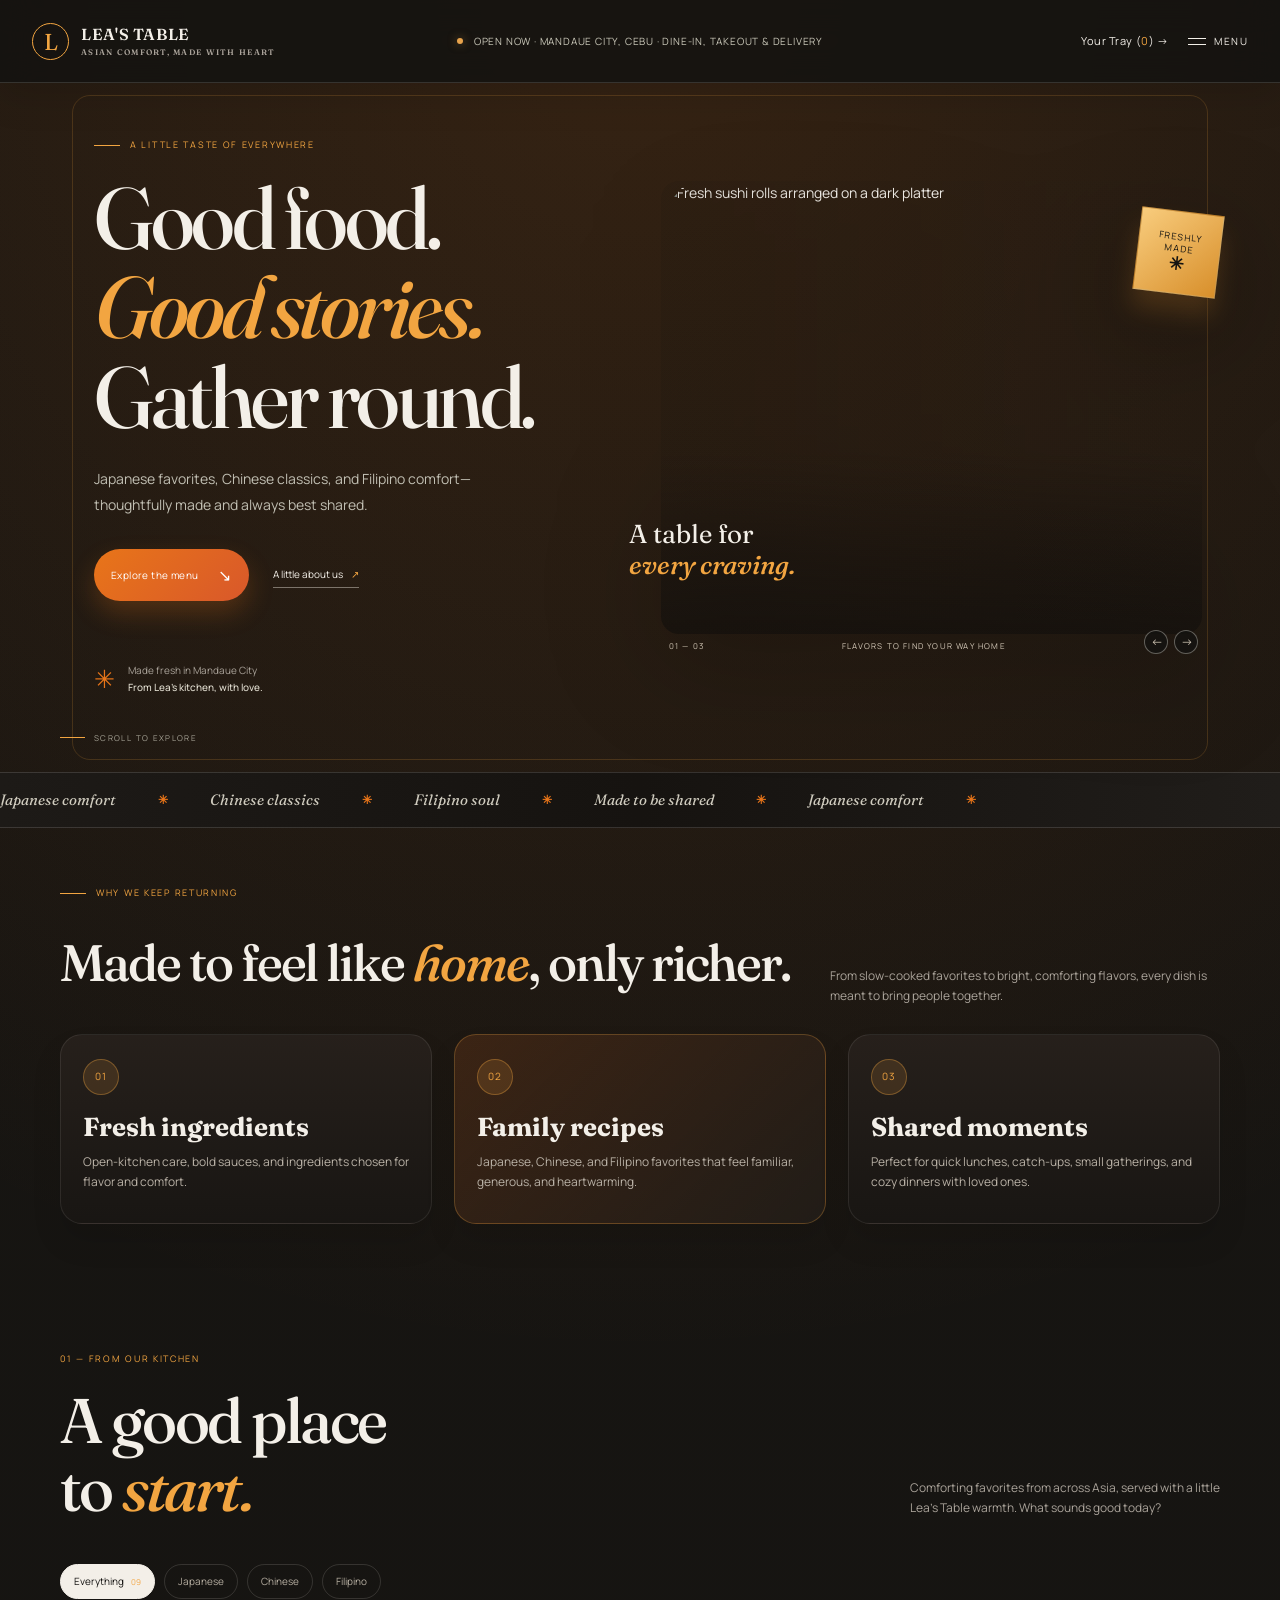
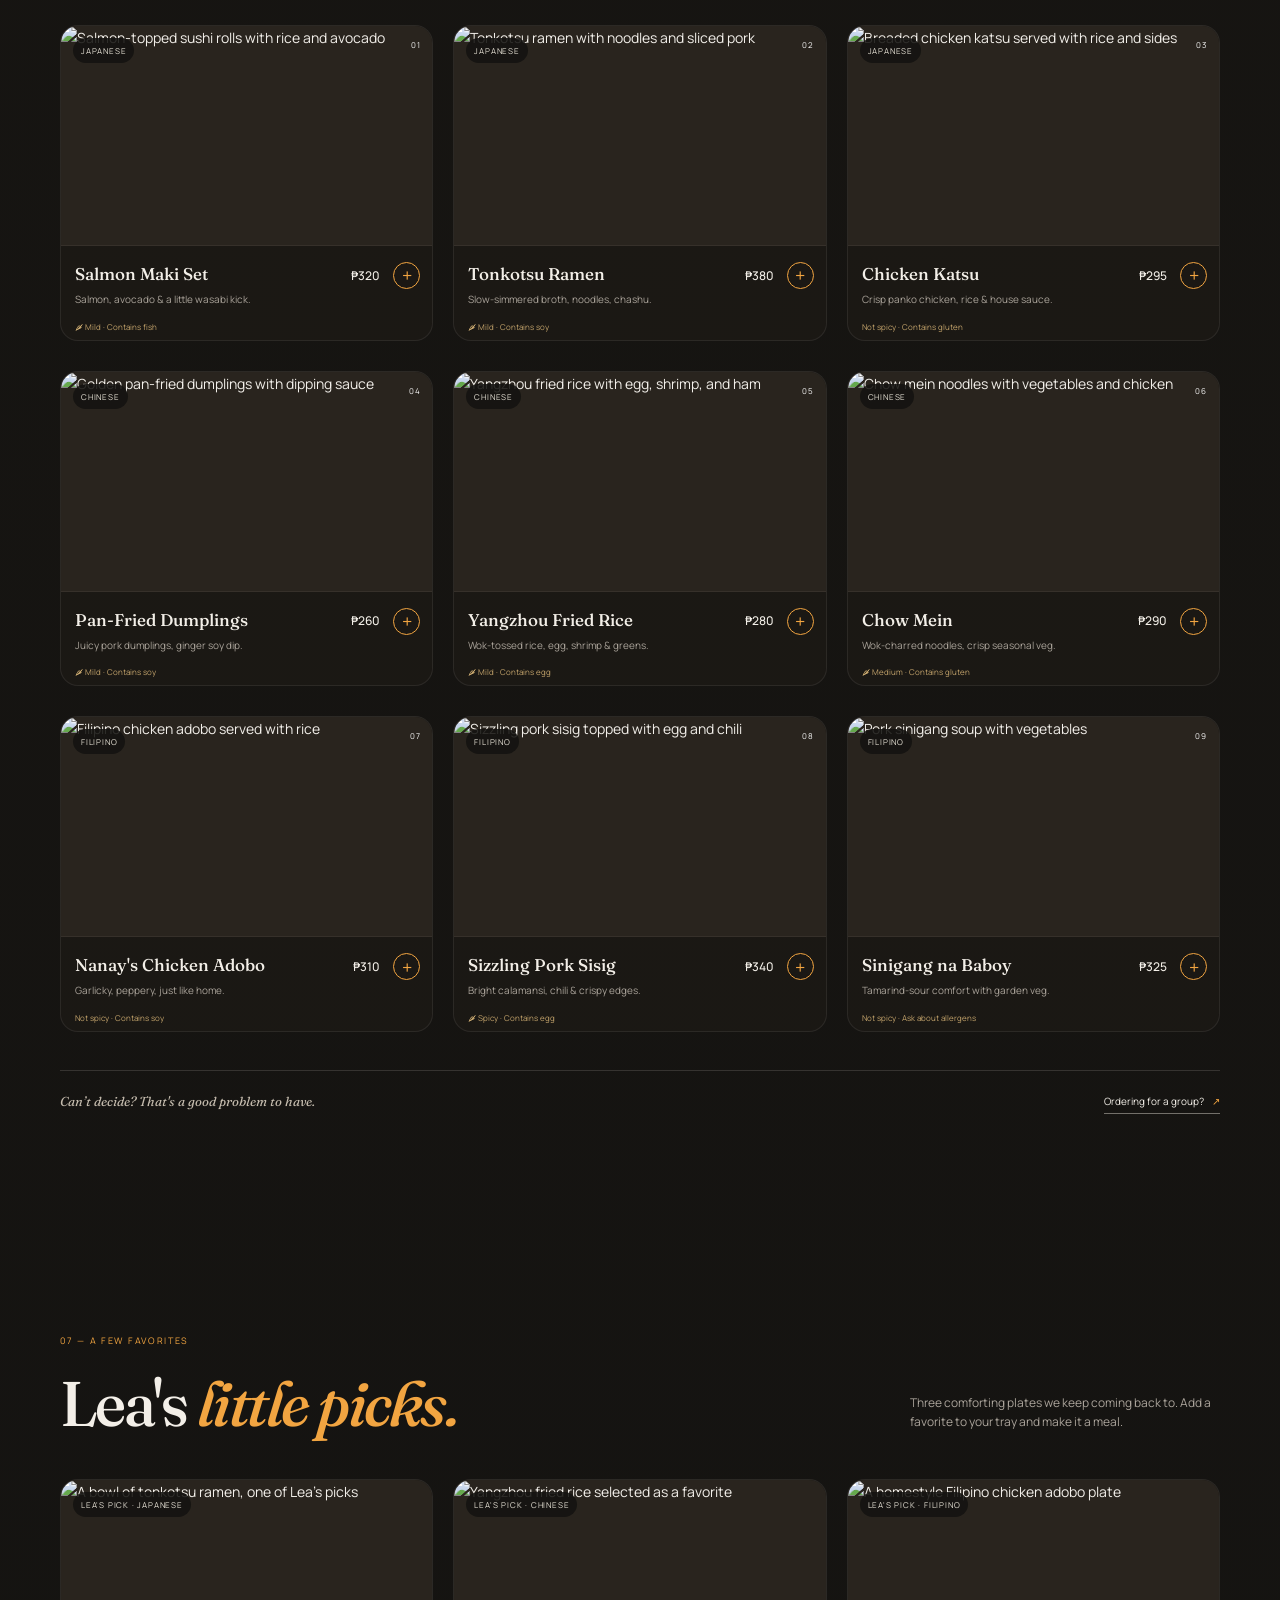
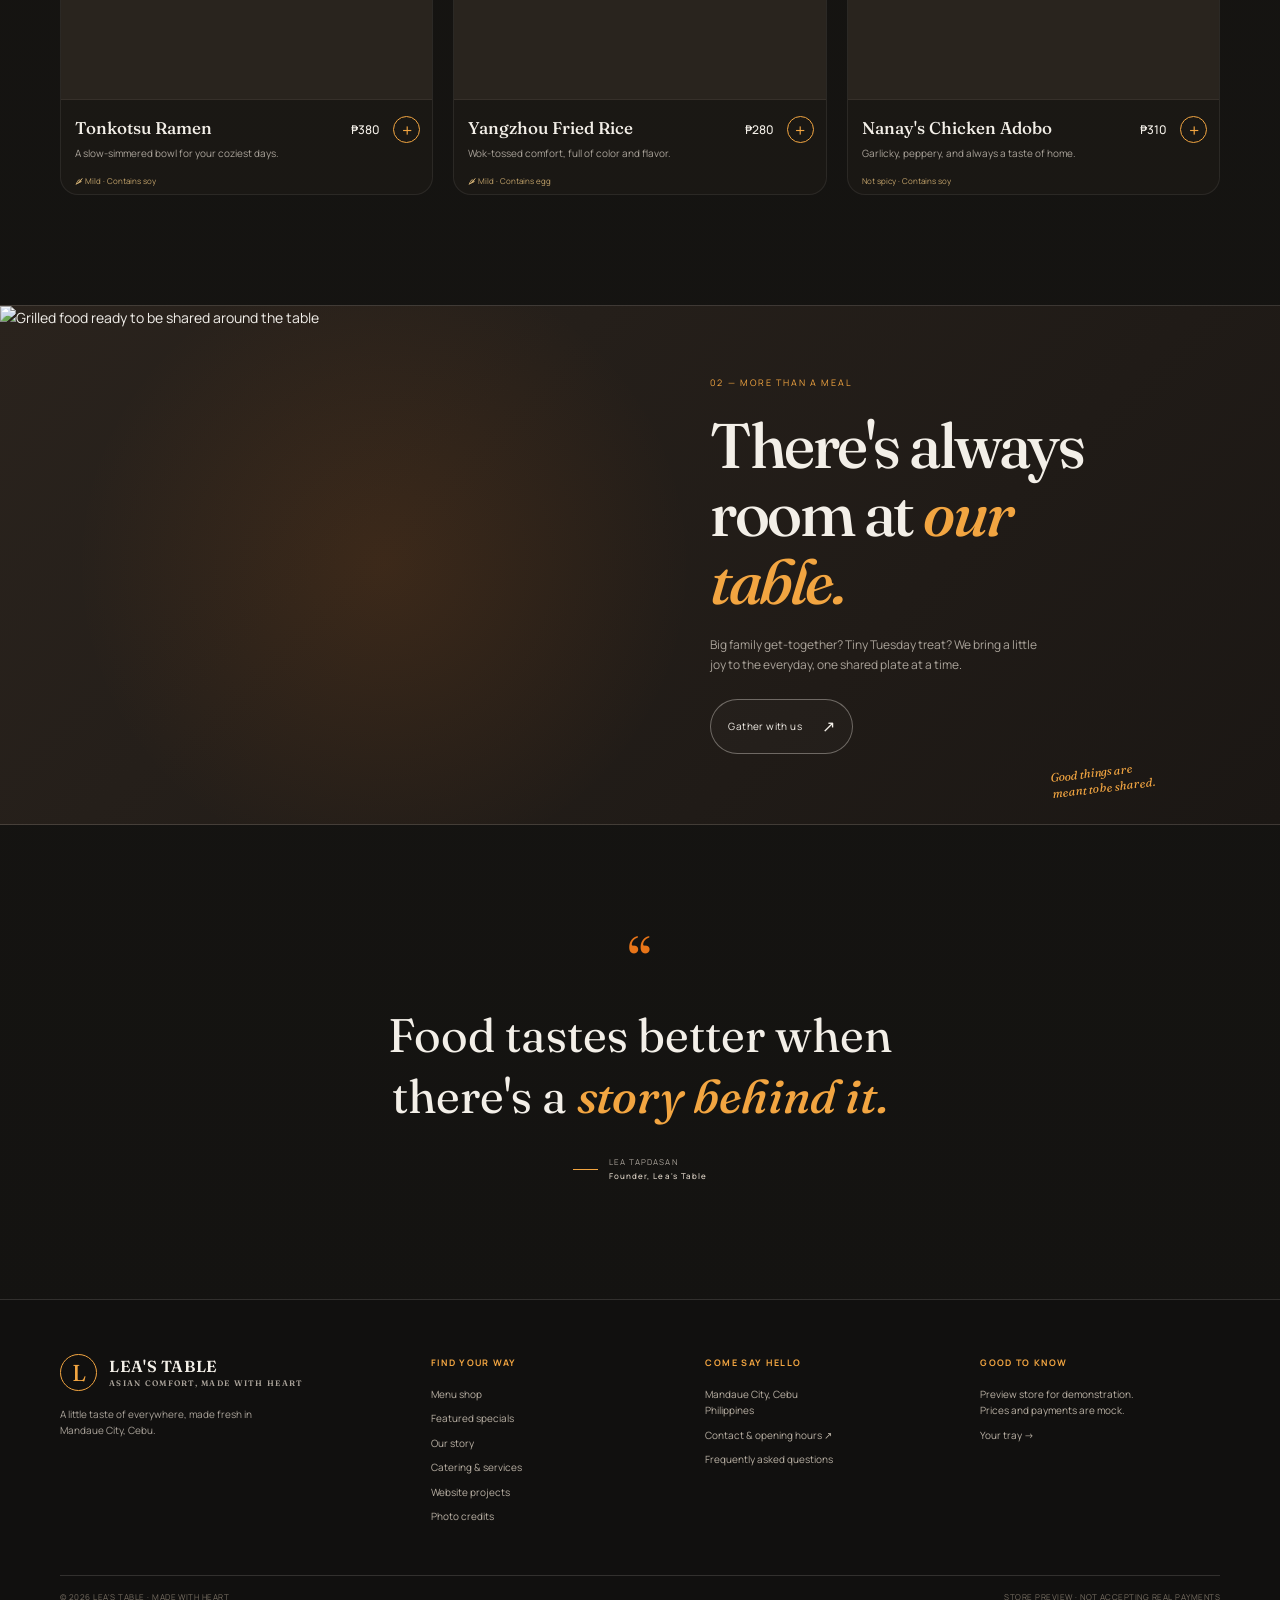
==== index.html @ c9ec255d "Add files via upload" ====
<!doctype html>
<html lang="en">
<head>
  <meta charset="utf-8">
  <meta name="viewport" content="width=device-width, initial-scale=1">
  <meta name="theme-color" content="#141311">
  <meta name="description" content="Japanese, Chinese, and Filipino comfort food, made with heart in Mandaue City.">
  <title>Lea's Table — Asian comfort, made with heart</title>
  <link rel="stylesheet" href="styles.css">
  <script src="site.js" defer></script>
</head>
<body>
  <div data-site-header></div>
  <main>
    <section class="hero wrap">
      <div class="hero-copy">
        <p class="eyebrow"><span class="eyebrow-line"></span> A little taste of everywhere</p>
        <h1>Good food.<br><em>Good stories.</em><br>Gather round.</h1>
        <p class="hero-intro">Japanese favorites, Chinese classics, and Filipino comfort—thoughtfully made and always best shared.</p>
        <div class="hero-actions"><a class="button button-red" href="#menu">Explore the menu <span>↘</span></a><a class="text-link" href="about.html">A little about us <span>↗</span></a></div>
        <div class="hero-note"><span class="note-stars">✳</span><span>Made fresh in Mandaue City<br><strong>From Lea's kitchen, with love.</strong></span></div>
      </div>
      <div class="hero-art">
        <img class="hero-photo" src="images/hero-sushi.jpg" alt="Fresh sushi rolls arranged on a dark platter">
        <div class="photo-stamp"><span>FRESHLY<br>MADE</span><b>✳</b></div>
        <div class="hero-caption"><span data-hero-count aria-live="polite">01 — 03</span><span data-hero-caption>Flavors to find your way home</span><div class="hero-controls"><button type="button" data-hero-prev aria-label="Previous featured dish">←</button><button type="button" data-hero-next aria-label="Next featured dish">→</button></div></div>
        <div class="photo-label">A table for<br><em>every craving.</em></div>
      </div>
      <div class="hero-scroll"><span></span> SCROLL TO EXPLORE</div>
    </section>

    <section class="ticker" aria-label="Our specialties"><div class="ticker-inner"><span>Japanese comfort</span><b>✳</b><span>Chinese classics</span><b>✳</b><span>Filipino soul</span><b>✳</b><span>Made to be shared</span><b>✳</b><span>Japanese comfort</span><b>✳</b></div></section>

    <section class="experience wrap" aria-label="Why guests love Lea's Table">
      <div class="experience-head">
        <div>
          <p class="eyebrow"><span class="eyebrow-line"></span> Why we keep returning</p>
          <h2>Made to feel like <em>home</em>, only richer.</h2>
        </div>
        <p>From slow-cooked favorites to bright, comforting flavors, every dish is meant to bring people together.</p>
      </div>
      <div class="experience-grid">
        <article class="experience-card">
          <span class="card-icon">01</span>
          <h3>Fresh ingredients</h3>
          <p>Open-kitchen care, bold sauces, and ingredients chosen for flavor and comfort.</p>
        </article>
        <article class="experience-card accent-card">
          <span class="card-icon">02</span>
          <h3>Family recipes</h3>
          <p>Japanese, Chinese, and Filipino favorites that feel familiar, generous, and heartwarming.</p>
        </article>
        <article class="experience-card">
          <span class="card-icon">03</span>
          <h3>Shared moments</h3>
          <p>Perfect for quick lunches, catch-ups, small gatherings, and cozy dinners with loved ones.</p>
        </article>
      </div>
    </section>

    <section class="section wrap menu-section" id="menu">
      <div class="section-heading">
        <div><p class="eyebrow">01 — From our kitchen</p><h2>A good place<br>to <em>start.</em></h2></div>
        <p>Comforting favorites from across Asia, served with a little Lea's Table warmth. What sounds good today?</p>
      </div>
      <div class="menu-controls" role="group" aria-label="Filter menu by cuisine">
        <button class="filter-chip active" type="button" data-filter="all">Everything <span>09</span></button>
        <button class="filter-chip" type="button" data-filter="Japanese">Japanese</button>
        <button class="filter-chip" type="button" data-filter="Chinese">Chinese</button>
        <button class="filter-chip" type="button" data-filter="Filipino">Filipino</button>
      </div>
      <div class="food-grid">
        <article class="food-card" data-cuisine="Japanese"><div class="food-image"><img src="images/salmon-maki.jpg" alt="Salmon-topped sushi rolls with rice and avocado"><span class="food-category">JAPANESE</span><span class="food-number">01</span></div><div class="food-info"><div><h3>Salmon Maki Set</h3><p>Salmon, avocado & a little wasabi kick.</p><span class="food-tags">🌶 Mild · Contains fish</span></div><div class="food-buy"><strong>₱320</strong><button class="add-button" type="button" data-add="Salmon Maki Set" data-price="320" aria-label="Add Salmon Maki Set to tray">+</button></div></div></article>
        <article class="food-card" data-cuisine="Japanese"><div class="food-image"><img src="images/tonkotsu-ramen.jpg" alt="Tonkotsu ramen with noodles and sliced pork"><span class="food-category">JAPANESE</span><span class="food-number">02</span></div><div class="food-info"><div><h3>Tonkotsu Ramen</h3><p>Slow-simmered broth, noodles, chashu.</p><span class="food-tags">🌶 Mild · Contains soy</span></div><div class="food-buy"><strong>₱380</strong><button class="add-button" type="button" data-add="Tonkotsu Ramen" data-price="380" aria-label="Add Tonkotsu Ramen to tray">+</button></div></div></article>
        <article class="food-card" data-cuisine="Japanese"><div class="food-image"><img src="images/chicken-katsu.jpg" alt="Breaded chicken katsu served with rice and sides"><span class="food-category">JAPANESE</span><span class="food-number">03</span></div><div class="food-info"><div><h3>Chicken Katsu</h3><p>Crisp panko chicken, rice & house sauce.</p><span class="food-tags">Not spicy · Contains gluten</span></div><div class="food-buy"><strong>₱295</strong><button class="add-button" type="button" data-add="Chicken Katsu" data-price="295" aria-label="Add Chicken Katsu to tray">+</button></div></div></article>
        <article class="food-card" data-cuisine="Chinese"><div class="food-image"><img src="images/pan-fried-dumplings.jpg" alt="Golden pan-fried dumplings with dipping sauce"><span class="food-category">CHINESE</span><span class="food-number">04</span></div><div class="food-info"><div><h3>Pan-Fried Dumplings</h3><p>Juicy pork dumplings, ginger soy dip.</p><span class="food-tags">🌶 Mild · Contains soy</span></div><div class="food-buy"><strong>₱260</strong><button class="add-button" type="button" data-add="Pan-Fried Dumplings" data-price="260" aria-label="Add Pan-Fried Dumplings to tray">+</button></div></div></article>
        <article class="food-card" data-cuisine="Chinese"><div class="food-image"><img src="images/yangzhou-fried-rice.jpg" alt="Yangzhou fried rice with egg, shrimp, and ham"><span class="food-category">CHINESE</span><span class="food-number">05</span></div><div class="food-info"><div><h3>Yangzhou Fried Rice</h3><p>Wok-tossed rice, egg, shrimp & greens.</p><span class="food-tags">🌶 Mild · Contains egg</span></div><div class="food-buy"><strong>₱280</strong><button class="add-button" type="button" data-add="Yangzhou Fried Rice" data-price="280" aria-label="Add Yangzhou Fried Rice to tray">+</button></div></div></article>
        <article class="food-card" data-cuisine="Chinese"><div class="food-image"><img src="images/chow-mein.jpg" alt="Chow mein noodles with vegetables and chicken"><span class="food-category">CHINESE</span><span class="food-number">06</span></div><div class="food-info"><div><h3>Chow Mein</h3><p>Wok-charred noodles, crisp seasonal veg.</p><span class="food-tags">🌶 Medium · Contains gluten</span></div><div class="food-buy"><strong>₱290</strong><button class="add-button" type="button" data-add="Chow Mein" data-price="290" aria-label="Add Chow Mein to tray">+</button></div></div></article>
        <article class="food-card" data-cuisine="Filipino"><div class="food-image"><img src="images/chicken-adobo.jpg" alt="Filipino chicken adobo served with rice"><span class="food-category">FILIPINO</span><span class="food-number">07</span></div><div class="food-info"><div><h3>Nanay's Chicken Adobo</h3><p>Garlicky, peppery, just like home.</p><span class="food-tags">Not spicy · Contains soy</span></div><div class="food-buy"><strong>₱310</strong><button class="add-button" type="button" data-add="Nanay's Chicken Adobo" data-price="310" aria-label="Add Nanay's Chicken Adobo to tray">+</button></div></div></article>
        <article class="food-card" data-cuisine="Filipino"><div class="food-image"><img src="images/pork-sisig.jpg" alt="Sizzling pork sisig topped with egg and chili"><span class="food-category">FILIPINO</span><span class="food-number">08</span></div><div class="food-info"><div><h3>Sizzling Pork Sisig</h3><p>Bright calamansi, chili & crispy edges.</p><span class="food-tags">🌶 Spicy · Contains egg</span></div><div class="food-buy"><strong>₱340</strong><button class="add-button" type="button" data-add="Sizzling Pork Sisig" data-price="340" aria-label="Add Sizzling Pork Sisig to tray">+</button></div></div></article>
        <article class="food-card" data-cuisine="Filipino"><div class="food-image"><img src="images/sinigang-na-baboy.jpg" alt="Pork sinigang soup with vegetables"><span class="food-category">FILIPINO</span><span class="food-number">09</span></div><div class="food-info"><div><h3>Sinigang na Baboy</h3><p>Tamarind-sour comfort with garden veg.</p><span class="food-tags">Not spicy · Ask about allergens</span></div><div class="food-buy"><strong>₱325</strong><button class="add-button" type="button" data-add="Sinigang na Baboy" data-price="325" aria-label="Add Sinigang na Baboy to tray">+</button></div></div></article>
      </div>
      <div class="menu-bottom"><p>Can’t decide? That's a good problem to have.</p><a class="text-link" href="services.html">Ordering for a group? <span>↗</span></a></div>
    </section>

    <section class="section wrap special-section" id="specials">
      <div class="section-heading">
        <div><p class="eyebrow">07 — A few favorites</p><h2>Lea's <em>little picks.</em></h2></div>
        <p>Three comforting plates we keep coming back to. Add a favorite to your tray and make it a meal.</p>
      </div>
      <div class="food-grid">
        <article class="food-card"><div class="food-image"><img src="images/tonkotsu-ramen.jpg" alt="A bowl of tonkotsu ramen, one of Lea's picks"><span class="food-category">LEA'S PICK · JAPANESE</span></div><div class="food-info"><div><h3>Tonkotsu Ramen</h3><p>A slow-simmered bowl for your coziest days.</p><span class="food-tags">🌶 Mild · Contains soy</span></div><div class="food-buy"><strong>₱380</strong><button class="add-button" type="button" data-add="Tonkotsu Ramen" data-price="380" aria-label="Add Tonkotsu Ramen to tray">+</button></div></div></article>
        <article class="food-card"><div class="food-image"><img src="images/yangzhou-fried-rice.jpg" alt="Yangzhou fried rice selected as a favorite"><span class="food-category">LEA'S PICK · CHINESE</span></div><div class="food-info"><div><h3>Yangzhou Fried Rice</h3><p>Wok-tossed comfort, full of color and flavor.</p><span class="food-tags">🌶 Mild · Contains egg</span></div><div class="food-buy"><strong>₱280</strong><button class="add-button" type="button" data-add="Yangzhou Fried Rice" data-price="280" aria-label="Add Yangzhou Fried Rice to tray">+</button></div></div></article>
        <article class="food-card"><div class="food-image"><img src="images/chicken-adobo.jpg" alt="A homestyle Filipino chicken adobo plate"><span class="food-category">LEA'S PICK · FILIPINO</span></div><div class="food-info"><div><h3>Nanay's Chicken Adobo</h3><p>Garlicky, peppery, and always a taste of home.</p><span class="food-tags">Not spicy · Contains soy</span></div><div class="food-buy"><strong>₱310</strong><button class="add-button" type="button" data-add="Nanay's Chicken Adobo" data-price="310" aria-label="Add Nanay's Chicken Adobo to tray">+</button></div></div></article>
      </div>
    </section>

    <section class="feature-band">
      <div class="feature-image"><img src="images/shared-meal.jpg" alt="Grilled food ready to be shared around the table"></div>
      <div class="feature-copy"><p class="eyebrow">02 — More than a meal</p><h2>There's always<br>room at <em>our table.</em></h2><p>Big family get-together? Tiny Tuesday treat? We bring a little joy to the everyday, one shared plate at a time.</p><a class="button button-outline" href="services.html">Gather with us <span>↗</span></a><span class="feature-aside">Good things are<br>meant to be shared.</span></div>
    </section>

    <section class="quote-section wrap"><span class="quote-mark">“</span><blockquote>Food tastes better when<br>there's a <em>story behind it.</em></blockquote><div class="quote-credit"><span class="credit-line"></span><span>LEA TAPDASAN<br><b>Founder, Lea's Table</b></span></div></section>
  </main>
  <div data-site-footer></div>
</body>
</html>
---- styles.css ----
@import url('https://fonts.googleapis.com/css2?family=Fraunces:ital,opsz,wght@0,9..144,400..700;1,9..144,400..700&family=Manrope:wght@400;500;600;700&display=swap');

:root{--ink:#141311;--paper:#f3efe8;--cream:#e8dfd3;--muted:#aaa39a;--red:#e87519;--gold:#f2a541;--line:rgba(243,239,232,.14);--serif:'Fraunces',Georgia,serif;--sans:'Manrope',Arial,sans-serif}
*{box-sizing:border-box}
html{scroll-behavior:smooth;scroll-padding-top:100px}
body{margin:0;background:radial-gradient(circle at top,rgba(232,117,25,.15),transparent 28%),linear-gradient(180deg,#171512 0%,#141311 100%);color:var(--paper);font-family:var(--sans);font-size:14px;line-height:1.65}
body.drawer-open{overflow:hidden}
a{color:inherit;text-decoration:none}
button,input,textarea,select{font:inherit}
button{color:inherit}
img{display:block;max-width:100%}
.wrap{width:min(1160px,calc(100% - 64px));margin-inline:auto}
.site-header{position:sticky;top:0;z-index:20;background:rgba(20,19,17,.9);border-bottom:1px solid var(--line);backdrop-filter:blur(16px);box-shadow:0 10px 40px rgba(0,0,0,.15)}
.header-inner{height:82px;width:min(1320px,calc(100% - 64px));margin:auto;display:grid;grid-template-columns:1fr 1.5fr 1fr;align-items:center}
.brand{display:flex;align-items:center;gap:12px;width:max-content}
.brand-mark{width:37px;height:37px;border:1px solid var(--gold);border-radius:50%;display:grid;place-items:center;color:var(--gold);font-family:var(--serif);font-size:23px}
.brand-name{font-family:var(--serif);font-weight:600;letter-spacing:.04em;font-size:16px;line-height:1.15}
.brand-tag{display:block;color:var(--muted);font-size:8px;letter-spacing:.16em;text-transform:uppercase;margin-top:4px}
.header-status{text-align:center;color:#cbc9ba;font-size:10px;letter-spacing:.08em}
.header-status i{display:inline-block;width:6px;height:6px;background:#e8a34c;border-radius:50%;margin-right:8px;vertical-align:1px;box-shadow:0 0 10px rgba(232,163,76,.5)}
.header-right{display:flex;justify-content:flex-end;align-items:center;gap:20px}
.tray-link{font-size:11px;letter-spacing:.05em}
.tray-link span{color:var(--gold)}
.menu-toggle{background:none;border:0;display:flex;align-items:center;gap:8px;cursor:pointer;font-size:10px;letter-spacing:.14em;text-transform:uppercase;padding:10px 0}
.menu-toggle .hamburger{display:grid;gap:5px;width:18px}
.menu-toggle .hamburger i{height:1px;background:var(--paper);display:block}
.side-nav{position:fixed;inset:0;z-index:30;background:rgba(10,9,8,.74);opacity:0;visibility:hidden;transition:.3s}
.side-nav.open{opacity:1;visibility:visible}
.nav-panel{position:absolute;right:0;top:0;height:100%;width:min(440px,100%);background:#211e1a;padding:40px 48px;transform:translateX(30px);transition:.3s;overflow:auto}
.side-nav.open .nav-panel{transform:translateX(0)}
.nav-top{display:flex;justify-content:space-between;align-items:center;margin-bottom:62px}
.nav-top p,.nav-kicker{font-size:10px;text-transform:uppercase;letter-spacing:.17em;color:var(--muted)}
.nav-close{width:34px;height:34px;border:1px solid var(--line);background:transparent;cursor:pointer;font-size:20px}
.nav-list{list-style:none;padding:0;margin:0}
.nav-list li{border-bottom:1px solid var(--line)}
.nav-list a{display:flex;align-items:center;padding:11px 0;font-family:var(--serif);font-size:22px;transition:color .2s}
.nav-list a:hover{color:var(--gold)}
.nav-list small{font-family:var(--sans);font-size:10px;color:var(--gold);letter-spacing:.08em;width:40px}
.nav-note{margin-top:30px;color:var(--muted);font-size:12px}
.hero{min-height:630px;display:grid;grid-template-columns:1fr 1.02fr;align-items:center;gap:52px;padding-top:55px;padding-bottom:72px;position:relative}
.hero::before{content:"";position:absolute;inset:12px;border:1px solid rgba(242,165,65,.18);border-radius:18px;pointer-events:none}
.hero-copy{min-width:0;padding:0 18px 0 34px}
.eyebrow{font-size:9px;letter-spacing:.19em;text-transform:uppercase;color:var(--gold);display:flex;align-items:center;gap:10px;margin:0 0 20px}
.eyebrow-line{height:1px;width:26px;background:var(--gold)}
h1,h2,h3,p{margin-top:0}
h1,h2{font-family:var(--serif);font-weight:500;letter-spacing:-.04em}
h1{font-size:clamp(54px,7vw,87px);line-height:1.03;margin-bottom:24px}
h1 em,h2 em,blockquote em,.photo-label em{font-weight:500;color:var(--gold)}    
.hero-intro{max-width:380px;color:#c1bfb3;font-size:14px;line-height:1.9;margin-bottom:30px}
.hero-actions{display:flex;align-items:center;gap:24px}
.button{display:inline-flex;align-items:center;gap:20px;padding:13px 17px;font-size:10px;letter-spacing:.04em;transition:transform .2s,background .2s,box-shadow .2s;border-radius:999px}
.button:hover{transform:translateY(-2px)}
.button-red{background:linear-gradient(135deg,var(--red),#d9582a);color:white;box-shadow:0 12px 26px rgba(232,117,25,.24)}
.button-red:hover{background:linear-gradient(135deg,#e97d3a,#d9582a)}
.button span{font-size:16px}
.text-link{font-size:10px;border-bottom:1px solid rgba(244,239,229,.42);padding:4px 0}
.text-link span{color:var(--gold);padding-left:6px}
.hero-note{display:flex;align-items:center;gap:13px;color:var(--muted);font-size:10px;line-height:1.65;margin-top:57px}
.hero-note strong{color:#e2ded1;font-weight:500}
.note-stars{color:var(--red);font-size:25px}
.hero-art{position:relative;min-height:475px;filter:drop-shadow(0 30px 55px rgba(0,0,0,.38))}
.hero-photo{position:absolute;inset:0 18px 22px 0;width:calc(100% - 18px);height:calc(100% - 22px);object-fit:cover;filter:saturate(.8) contrast(1.05);clip-path:polygon(5% 0,100% 0,100% 95%,0 100%,0 7%);border-radius:18px}
.hero-art:after{content:"";position:absolute;inset:0 18px 22px 0;pointer-events:none;background:linear-gradient(0deg,rgba(16,14,12,.54),transparent 40%),linear-gradient(90deg,rgba(16,14,12,.1),transparent);border-radius:18px}
.photo-stamp{position:absolute;z-index:2;right:0;top:30px;background:linear-gradient(135deg,#f8cc7d,#d88f2b);color:var(--ink);width:83px;height:83px;display:flex;flex-direction:column;align-items:center;justify-content:center;transform:rotate(7deg);font-size:9px;line-height:1.3;text-align:center;letter-spacing:.1em;border:1px solid rgba(20,19,17,.15);box-shadow:0 18px 25px rgba(218,138,45,.2)}
.photo-stamp b{font-size:18px;line-height:1.1}
.hero-caption{position:absolute;z-index:2;bottom:2px;left:8px;right:22px;display:flex;justify-content:space-between;align-items:center;text-transform:uppercase;font-size:8px;letter-spacing:.15em;color:#d4c9b8}
.hero-controls{display:flex;gap:6px;margin-top:-7px}
.hero-controls button{width:24px;height:24px;background:rgba(20,19,17,.82);border:1px solid rgba(243,239,232,.35);font-size:12px;line-height:1;cursor:pointer;border-radius:50%}
.hero-controls button:hover{border-color:var(--gold);color:var(--gold)}
.special-section{padding-top:20px}
.photo-label{position:absolute;z-index:2;left:-32px;bottom:75px;font-family:var(--serif);font-size:26px;line-height:1.2}
.hero-scroll{position:absolute;bottom:27px;left:0;display:flex;align-items:center;gap:9px;color:#a6a396;font-size:8px;letter-spacing:.17em}
.hero-scroll span{height:1px;width:25px;background:var(--gold)}
.ticker{overflow:hidden;border-block:1px solid var(--line);background:linear-gradient(90deg,#1d1a17,#161310 50%,#201d1a)}
.ticker-inner{width:max-content;display:flex;align-items:center;gap:42px;padding:15px 0;animation:ticker 35s linear infinite}
.ticker-inner span{font-family:var(--serif);font-size:15px;color:#d0ccbf;font-style:italic}
.ticker-inner b{font-size:12px;color:var(--red)}
@keyframes ticker{to{transform:translateX(-35%)}}
.experience{padding-top:58px;padding-bottom:18px}
.experience-head{display:flex;justify-content:space-between;align-items:end;gap:30px;margin-bottom:28px}
.experience-head h2{font-size:clamp(34px,4vw,54px);margin:0}
.experience-head p:last-child{max-width:390px;color:var(--muted);font-size:12px;margin:0}
.experience-grid{display:grid;grid-template-columns:repeat(3,1fr);gap:22px}
.experience-card{background:linear-gradient(180deg,rgba(40,33,29,.9),rgba(25,22,20,.9));border:1px solid rgba(243,239,232,.09);border-radius:22px;padding:24px 22px 26px;min-height:190px;box-shadow:0 18px 30px rgba(0,0,0,.1);transition:transform .25s ease,border-color .25s ease,box-shadow .25s ease}
.experience-card:hover{transform:translateY(-6px);border-color:rgba(242,165,65,.44);box-shadow:0 28px 36px rgba(0,0,0,.14)}
.accent-card{background:linear-gradient(135deg,rgba(114,59,25,.36),rgba(34,29,24,.95));border-color:rgba(242,165,65,.28)}
.card-icon{display:inline-flex;align-items:center;justify-content:center;width:36px;height:36px;border-radius:50%;background:rgba(242,165,65,.14);border:1px solid rgba(242,165,65,.35);font-size:10px;letter-spacing:.1em;color:var(--gold);margin-bottom:18px}
.experience-card h3{font-family:var(--serif);font-size:26px;line-height:1.15;margin-bottom:10px}
.experience-card p{font-size:12px;color:#b9b1a6;margin:0}
.section{padding-top:110px;padding-bottom:110px}
.section-heading{display:flex;justify-content:space-between;align-items:end;margin-bottom:42px}
.section-heading h2,.feature-copy h2{font-size:clamp(42px,5vw,63px);line-height:1.08;margin:0}
.section-heading>p{max-width:310px;color:var(--muted);font-size:12px;margin:0 0 5px}
.menu-controls{display:flex;gap:9px;margin-bottom:26px;flex-wrap:wrap}
.filter-chip{background:none;color:#b7afa2;border:1px solid var(--line);font-size:10px;padding:8px 13px;cursor:pointer;transition:.2s;border-radius:999px}
.filter-chip span{font-size:8px;color:var(--gold);padding-left:5px}
.filter-chip:hover,.filter-chip.active{background:var(--paper);border-color:var(--paper);color:var(--ink)}
.food-grid{display:grid;grid-template-columns:repeat(3,1fr);gap:30px 20px}
.food-card{min-width:0;border:1px solid rgba(243,239,232,.08);border-radius:18px;overflow:hidden;background:rgba(35,30,27,.4);transition:transform .25s ease,box-shadow .25s ease,border-color .25s ease}
.food-card:hover{transform:translateY(-6px);border-color:rgba(242,165,65,.3);box-shadow:0 20px 24px rgba(0,0,0,.12)}
.food-card.hidden{display:none}
.food-image{position:relative;height:220px;background:#29241e;overflow:hidden;border-bottom:1px solid rgba(243,239,232,.06)}
.food-image img{width:100%;height:100%;object-fit:cover;filter:saturate(.78);transition:transform .5s}
.food-card:hover .food-image img{transform:scale(1.05)}
.food-category,.food-number{position:absolute;top:12px;font-size:8px;letter-spacing:.1em}
.food-category{left:12px;background:rgba(20,19,17,.88);padding:6px 8px;color:#e7e2d6;border-radius:999px}
.food-number{right:12px;color:white}
.food-info{padding:14px 0 4px;display:flex;justify-content:space-between;gap:8px;padding-inline:14px 12px}
.food-info h3{font-family:var(--serif);font-weight:500;font-size:17px;margin:0 0 3px}
.food-info p{color:var(--muted);font-size:10px;margin-bottom:5px}
.food-tags{color:#c3a36b;font-size:8px}
.food-buy{display:flex;align-items:center;gap:13px;align-self:start;padding-top:2px}
.food-buy strong{font-size:12px;white-space:nowrap;font-weight:500}
.add-button{width:27px;height:27px;border:1px solid var(--gold);color:var(--gold);background:transparent;font-size:18px;line-height:1;cursor:pointer;transition:.2s;border-radius:50%}
.add-button:hover{background:var(--gold);color:var(--ink)}
.menu-bottom{border-top:1px solid var(--line);margin-top:38px;padding-top:18px;display:flex;justify-content:space-between;align-items:center}
.menu-bottom p{font-family:var(--serif);font-style:italic;color:#c5bcae;margin:0;font-size:13px}
.feature-band{display:grid;grid-template-columns:1fr 1fr;background:linear-gradient(135deg,#2a231d,#1b1714);min-height:460px;position:relative;overflow:hidden;border-top:1px solid var(--line);border-bottom:1px solid var(--line)}
.feature-band:before{content:"";position:absolute;inset:0;background:radial-gradient(circle at 30% 50%,rgba(232,117,25,.12),transparent 33%);pointer-events:none}
.feature-image{min-height:460px;overflow:hidden}
.feature-image img{height:100%;width:100%;object-fit:cover;filter:saturate(.7)}
.feature-copy{align-self:center;max-width:560px;padding:70px 12% 70px 11%;position:relative;z-index:1}
.feature-copy h2{margin-bottom:20px}
.feature-copy>p:not(.eyebrow){font-size:12px;color:var(--muted);max-width:330px;margin-bottom:25px}
.button-outline{border:1px solid rgba(244,239,229,.36);background:rgba(255,255,255,.02)}
.button-outline:hover{background:var(--paper);color:var(--ink)}
.feature-aside{position:absolute;right:8%;bottom:27px;font-family:var(--serif);font-style:italic;font-size:12px;color:var(--gold);line-height:1.35;transform:rotate(-7deg)}
.quote-section{padding:105px 0 115px;text-align:center;position:relative}
.quote-mark{font-family:var(--serif);font-size:65px;color:var(--red);line-height:1}
blockquote{font-family:var(--serif);font-size:clamp(30px,4vw,47px);line-height:1.3;margin:10px auto 28px}
.quote-credit{display:flex;justify-content:center;align-items:center;gap:11px;text-align:left;font-size:8px;letter-spacing:.13em;color:var(--muted);line-height:1.8}
.credit-line{width:25px;height:1px;background:var(--gold)}
.quote-credit b{font-weight:500;color:#e0d6c9}
.site-footer{border-top:1px solid var(--line);background:#11100f}
.footer-main{padding:54px 0 42px;display:grid;grid-template-columns:1.4fr 1fr 1fr 1fr;gap:35px}
.footer-intro p{max-width:225px;margin-top:15px;color:var(--muted);font-size:10px}
.footer-col h3{font-size:9px;letter-spacing:.15em;text-transform:uppercase;color:var(--gold);margin:2px 0 15px}
.footer-col a,.footer-col p{display:block;color:#b9b0a4;font-size:10px;margin-bottom:8px}
.footer-col a:hover{color:var(--paper)}
.footer-bottom{border-top:1px solid var(--line);padding:14px 0;display:flex;justify-content:space-between;color:#786f63;font-size:8px;letter-spacing:.06em}
.page-hero{padding:76px 0 62px;border-bottom:1px solid var(--line);background:radial-gradient(ellipse at 82% 30%,rgba(232,117,25,.12),transparent 42%)}
.page-hero h1{font-size:clamp(48px,7vw,78px);margin-bottom:15px}
.page-hero p:last-child{max-width:520px;color:var(--muted);font-size:13px;margin:0}
.page-content{padding-top:62px;padding-bottom:90px}
.content-grid{display:grid;grid-template-columns:1fr 1fr;gap:60px;align-items:center}
.content-grid h2,.page-content h2{font-size:clamp(34px,4vw,49px);line-height:1.15}
.content-grid p,.prose p{font-size:12px;color:#c1bfb3}
.content-image{width:100%;height:360px;object-fit:cover}
.stat-row{display:flex;gap:36px;margin-top:28px}
.stat strong{display:block;font:30px var(--serif);color:var(--gold)}
.stat span{font-size:9px;color:var(--muted)}
.timeline{margin-top:52px;border-top:1px solid var(--line)}
.timeline-row{display:grid;grid-template-columns:120px 1fr;gap:25px;padding:22px 0;border-bottom:1px solid var(--line)}
.timeline-row time{color:var(--gold);font-size:11px}
.timeline-row h3{font:20px var(--serif);margin:0 0 5px}
.timeline-row p{font-size:11px;color:var(--muted);margin:0}
.org-chart{max-width:720px;margin:38px auto 0;text-align:center}
.org-person{display:inline-block;min-width:190px;padding:16px 25px;background:#24211d;border:1px solid var(--line)}
.org-person.lead{border-color:var(--gold);background:#2b241c}
.org-person strong{display:block;font:17px var(--serif)}
.org-person span{font-size:9px;color:var(--gold);letter-spacing:.1em;text-transform:uppercase}
.org-line{height:35px;width:1px;background:var(--gold);margin:auto}
.org-branches{height:1px;max-width:620px;background:var(--line);margin:auto}
.org-grid{display:grid;grid-template-columns:repeat(4,1fr);gap:12px}
.org-grid .org-person{min-width:0;width:100%;margin-top:0}
.service-grid{display:grid;grid-template-columns:repeat(2,1fr);gap:16px}
.service-card{border:1px solid var(--line);padding:28px;min-height:190px}
.service-card small{color:var(--gold);letter-spacing:.13em;font-size:9px}
.service-card h2{font-size:27px;margin:18px 0 8px}
.service-card p{color:var(--muted);font-size:11px;margin:0}
.info-panel{border:1px solid var(--line);padding:28px;background:#24211d}
.info-panel h2{font-size:26px}
.info-panel p{color:#c1bfb3;font-size:11px}
.contact-form,.checkout-form{display:grid;gap:14px}
.form-row{display:grid;grid-template-columns:1fr 1fr;gap:13px}
.field label{display:block;color:#c9c0b3;font-size:9px;letter-spacing:.08em;margin-bottom:6px}
.field input,.field textarea,.field select{width:100%;background:#24211d;border:1px solid var(--line);color:var(--paper);padding:11px 12px;outline:none}
.field input:focus,.field textarea:focus,.field select:focus{border-color:var(--gold)}
.field textarea{min-height:115px;resize:vertical}
.form-status{font-size:11px;color:#b5c990;min-height:18px}
.faq-list{max-width:820px}
.faq-item{border-bottom:1px solid var(--line)}
.faq-item summary{font-family:var(--serif);font-size:19px;padding:19px 30px 19px 0;cursor:pointer;list-style:none;position:relative}
.faq-item summary::-webkit-details-marker{display:none}
.faq-item summary:after{content:"+";position:absolute;right:4px;color:var(--gold);font:20px var(--sans)}
.faq-item[open] summary:after{content:"−"}
.faq-item p{font-size:11px;color:var(--muted);max-width:670px;margin:0 0 20px}
.gallery-controls{display:flex;justify-content:space-between;align-items:center;margin-bottom:22px}
.gallery-controls p{margin:0;color:var(--muted);font-size:10px}
.gallery-buttons{display:flex;gap:8px}
.gallery-buttons button{border:1px solid var(--line);background:transparent;padding:8px 13px;font-size:10px;cursor:pointer}
.gallery-buttons button:hover{border-color:var(--gold);color:var(--gold)}
.gallery-grid{display:grid;grid-template-columns:repeat(3,1fr);gap:17px}
.gallery-card{background:#26221d;border:1px solid rgba(243,239,232,.08)}
.gallery-caption{padding:17px}
.gallery-caption small{color:var(--gold);font-size:8px;letter-spacing:.12em;text-transform:uppercase}
.gallery-caption h3{font:19px var(--serif);margin:5px 0 4px}
.gallery-caption p{font-size:10px;color:var(--muted);margin:0}
.project-section+.project-section{margin-top:76px;padding-top:68px;border-top:1px solid var(--line)}
.project-section .section-heading{margin-bottom:26px}
.project-preview{height:220px;padding:15px 17px;overflow:hidden;color:#f1eee5;position:relative;background:#354039}
.project-preview:after{content:"";position:absolute;width:175px;height:175px;border:1px solid rgba(255,255,255,.13);border-radius:50%;right:-45px;bottom:-105px}
.preview-peach{background:linear-gradient(135deg,#542a16,#da762a)}
.preview-sage{background:linear-gradient(135deg,#39251a,#a8511e)}
.preview-lilac{background:linear-gradient(135deg,#39231b,#c86321)}
.preview-blue{background:linear-gradient(135deg,#292321,#a94c19)}
.preview-rose{background:linear-gradient(135deg,#402019,#c55320)}
.preview-gold{background:linear-gradient(135deg,#3b2b19,#d28a2d)}
.preview-top{display:flex;justify-content:space-between;font-size:8px;letter-spacing:.13em;opacity:.86}
.preview-top b{font-weight:500}
.preview-content{position:absolute;left:24px;top:62px;max-width:75%}
.preview-content small{display:block;font-size:7px;letter-spacing:.16em;opacity:.8;margin-bottom:7px}
.preview-content strong{display:block;font:25px/1.1 var(--serif);font-weight:500;letter-spacing:-.03em}
.preview-content>i{display:block;height:1px;width:32px;background:rgba(255,255,255,.75);margin-top:12px}
.preview-lines{display:flex;gap:5px;margin-top:12px}
.preview-lines span{display:block;height:3px;width:35px;background:rgba(255,255,255,.52);border-radius:5px}
.preview-lines span:nth-child(2){width:23px;opacity:.7}
.preview-lines span:nth-child(3){width:13px;opacity:.5}
.project-actions{display:flex;gap:8px;margin-top:15px}
.project-button{display:inline-flex;align-items:center;justify-content:space-between;gap:12px;padding:8px 10px;border:1px solid var(--line);font-size:9px;transition:background .2s,border-color .2s,color .2s}
.project-button:hover{border-color:var(--gold);color:var(--gold)}
.project-button span{font-size:12px}
.project-button-accent{background:var(--red);border-color:var(--red);color:#fff8ef}
.project-button-accent:hover{background:#d08771;border-color:#d08771;color:#fff}
.checkout-layout{display:grid;grid-template-columns:1.4fr .8fr;gap:30px;align-items:start}
.tray-list{border-top:1px solid var(--line)}
.tray-row{display:flex;align-items:center;justify-content:space-between;gap:15px;padding:15px 0;border-bottom:1px solid var(--line)}
.tray-row h3{font:17px var(--serif);margin:0}
.tray-row p{font-size:10px;color:var(--muted);margin:2px 0 0}
.quantity{display:flex;align-items:center;gap:10px}
.quantity button{background:transparent;border:1px solid var(--line);width:26px;height:26px;cursor:pointer}
.quantity button:hover{border-color:var(--gold);color:var(--gold)}
.summary-box{background:#24211d;padding:23px}
.summary-line{display:flex;justify-content:space-between;font-size:11px;color:#c4bbad;padding:7px 0}
.summary-total{border-top:1px solid var(--line);margin-top:8px;padding-top:15px;color:var(--paper);font-size:15px}
.empty-tray{color:var(--muted);font-size:12px;padding:25px 0}
.delivery-options{display:flex;gap:20px;padding:7px 0}
.delivery-options label,.payment-options label{font-size:11px;color:#c8bfb2}
.payment-options{display:grid;gap:11px;margin:20px 0}
.payment-options label{display:flex;gap:10px;align-items:center;border:1px solid var(--line);padding:15px;cursor:pointer}
.payment-options input{accent-color:var(--red)}
.payment-details{min-width:0;border:1px solid var(--line);background:#201c18;padding:18px;margin:0 0 20px}
.payment-details[hidden]{display:none}
.payment-details legend{padding:0 8px;color:var(--gold);font:20px var(--serif)}
.payment-details .field{margin-bottom:13px}
.payment-details .form-row .field{margin-bottom:0}
.detail-note{color:var(--muted);font-size:10px;margin:0 0 14px}
.payment-note{font-size:10px;color:var(--muted)}
.showcase-link{display:inline-flex;margin-top:22px;color:var(--gold);font-size:10px}
.notice{border-left:2px solid var(--gold);padding:12px 15px;color:#c1bfb3;background:#24211d;font-size:10px}
.button[disabled]{opacity:.5;pointer-events:none}
@media(max-width:850px){.header-inner{grid-template-columns:1fr 1fr;width:calc(100% - 40px)}.header-status{display:none}.hero{gap:25px;min-height:550px}.hero-art{min-height:390px}.food-image{height:190px}.food-grid{gap:26px 15px}.feature-copy{padding-inline:9%}.footer-main{grid-template-columns:1.2fr 1fr 1fr;gap:24px}.footer-col:last-child{display:none}}
@media(max-width:620px){.wrap{width:calc(100% - 38px)}.header-inner{height:69px;width:calc(100% - 34px)}.brand-mark{width:32px;height:32px;font-size:20px}.brand-name{font-size:14px}.brand-tag{font-size:7px}.header-right{gap:13px}.tray-link{font-size:9px}.menu-toggle{font-size:0}.menu-toggle .hamburger{width:20px}.nav-panel{padding:27px 27px}.nav-top{margin-bottom:40px}.nav-list a{font-size:20px}
.hero{grid-template-columns:minmax(0,1fr);padding-top:49px;padding-bottom:55px;gap:32px}.hero-copy{min-width:0}.hero h1{font-size:clamp(42px,11vw,61px)}.hero-intro{font-size:13px;max-width:350px}.hero-actions{flex-wrap:wrap;gap:16px}.hero-note{margin-top:33px}.hero-art{min-height:330px;margin-left:12px}.photo-label{font-size:22px;left:-12px;bottom:57px}.hero-scroll{bottom:15px}.section{padding-top:76px;padding-bottom:76px}.section-heading{display:block;margin-bottom:28px}.section-heading h2{margin-bottom:13px}.section-heading>p{font-size:11px}.menu-controls{gap:6px;overflow-x:auto;padding-bottom:5px}.filter-chip{white-space:nowrap;padding:8px 10px}.food-grid{grid-template-columns:repeat(2,minmax(0,1fr));gap:22px 11px}.food-image{height:150px}.food-info{display:block;padding-top:10px}.food-info h3{font-size:15px}.food-info p{font-size:9px;min-height:30px}.food-tags{font-size:8px}.food-buy{justify-content:space-between;padding-top:8px}.food-buy strong{font-size:11px}.menu-bottom{align-items:flex-start;gap:12px;flex-direction:column}.menu-bottom p{font-size:12px}.feature-band{grid-template-columns:1fr}.feature-image{min-height:260px;height:260px}.feature-copy{padding:45px 25px 65px}.feature-copy h2{font-size:46px}.feature-aside{right:24px;bottom:21px}.quote-section{padding:75px 0 82px}.quote-section blockquote{font-size:32px}.footer-main{padding:38px 0 25px;grid-template-columns:1fr 1fr;gap:24px}.footer-intro{grid-column:1/-1}.footer-col:last-child{display:block}.footer-bottom{font-size:7px;gap:10px}.page-hero{padding:54px 0 42px}.page-content{padding-top:42px;padding-bottom:65px}.content-grid{grid-template-columns:1fr;gap:28px}.content-image{height:270px}.stat-row{gap:22px}.timeline-row{grid-template-columns:70px 1fr;gap:12px}.org-grid{grid-template-columns:repeat(2,1fr)}.org-branches{display:none}.org-grid .org-person{margin-top:12px}.service-grid{grid-template-columns:1fr}.service-card{min-height:0;padding:23px}.form-row{grid-template-columns:1fr}.gallery-grid{grid-template-columns:1fr}.gallery-card{display:none}.gallery-card.current{display:block}.gallery-card.current:not(.gallery-lead){display:none}.gallery-card img{height:270px}.gallery-controls{align-items:flex-end}.checkout-layout{grid-template-columns:1fr}.checkout-layout .summary-box{order:-1}.gallery-buttons button{padding:8px 10px}}
@media(min-width:621px) and (max-width:850px){.gallery-grid{grid-template-columns:repeat(2,1fr)}}

@media(max-width:850px){
  .experience-head{align-items:flex-start;flex-direction:column;gap:12px}
  .experience-grid{grid-template-columns:repeat(2,minmax(0,1fr));gap:16px}
  .experience-card:last-child{grid-column:1/-1}
}

@media(max-width:620px){
  .experience{padding-top:44px;padding-bottom:8px}
  .experience-head{margin-bottom:22px}
  .experience-head h2{font-size:clamp(32px,9vw,44px)}
  .experience-grid{grid-template-columns:minmax(0,1fr);gap:13px}
  .experience-card:last-child{grid-column:auto}
  .experience-card{min-height:0;padding:21px 20px}
  .experience-card h3{font-size:24px}
}

@media(max-width:850px){
  .site-header .header-inner{grid-template-columns:minmax(0,1fr) auto}
  .header-right{gap:9px}
  .brand{min-width:0;gap:8px}
  .side-nav{overflow:hidden}
  .hero{grid-template-columns:minmax(0,1fr);min-height:0;gap:30px;padding:52px 0 64px}
  .hero-copy{padding:0 14px 0 30px}
  .hero-art{width:calc(100% - 24px);min-height:clamp(300px,52vw,430px);margin-left:12px}
  .hero-scroll{left:12px}
  .section-heading{display:block}
  .section-heading h2{margin-bottom:13px}
  .section-heading>p{font-size:11px}
  .food-grid{grid-template-columns:repeat(2,minmax(0,1fr))}
}

@media(max-width:620px){
  .hero{gap:28px;padding:46px 0 55px}
  .hero-copy{padding:0 16px 0 24px}
  .hero h1{font-size:clamp(36px,11vw,61px)}
  .hero-art{width:calc(100% - 18px);min-height:330px;margin-left:10px}
  .hero-scroll{left:12px}
  .food-grid{grid-template-columns:repeat(2,minmax(0,1fr))}
}

@media(max-width:380px){
  .site-header .header-inner{width:calc(100% - 26px)}
  .brand{gap:7px}
  .brand-mark{width:29px;height:29px;font-size:18px}
  .brand-name{font-size:12px}
  .brand-tag{font-size:6px;letter-spacing:.1em}
  .tray-link{font-size:8px}
  .header-right{gap:7px}
  .hero-copy{padding-left:22px;padding-right:16px}
  .hero h1{font-size:clamp(34px,10.5vw,42px)}
  .food-grid{grid-template-columns:minmax(0,1fr)}
  .food-image{height:190px}
  .footer-main{grid-template-columns:minmax(0,1fr)}
  .footer-intro{grid-column:auto}
}
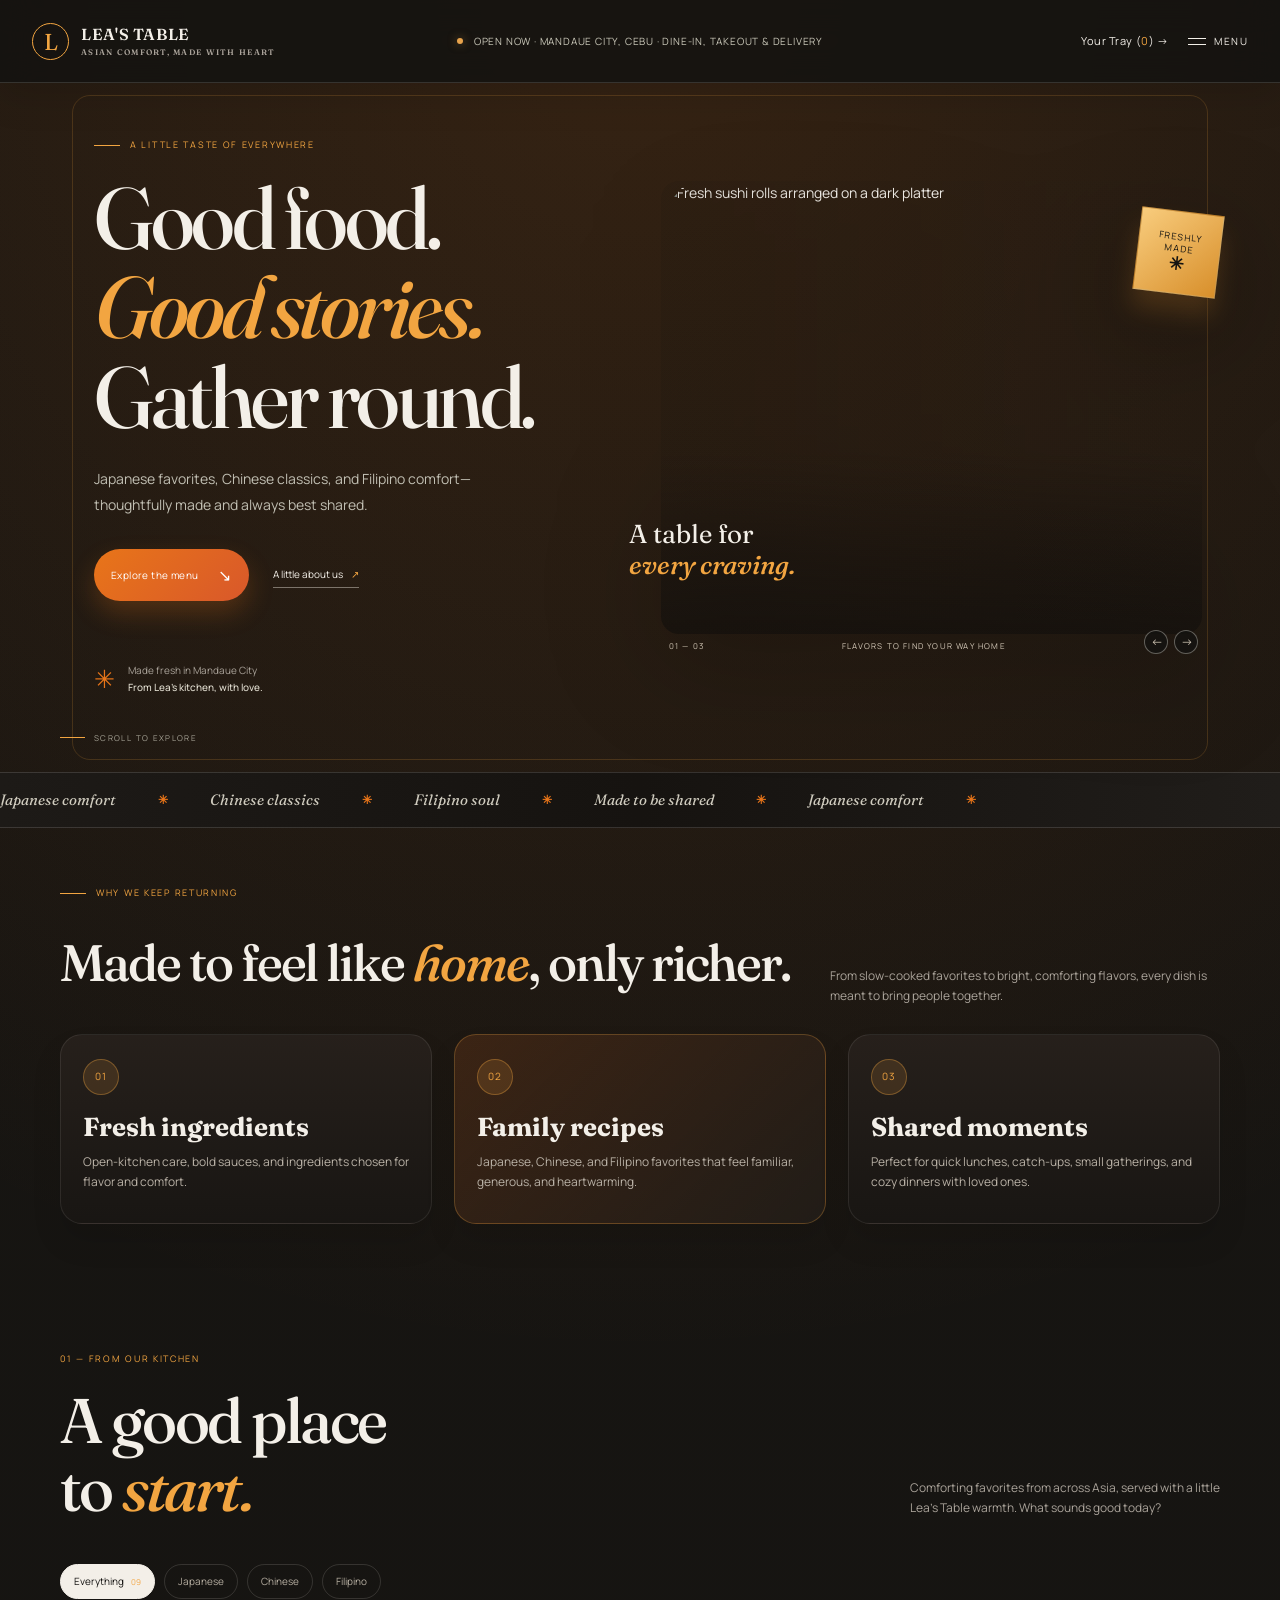
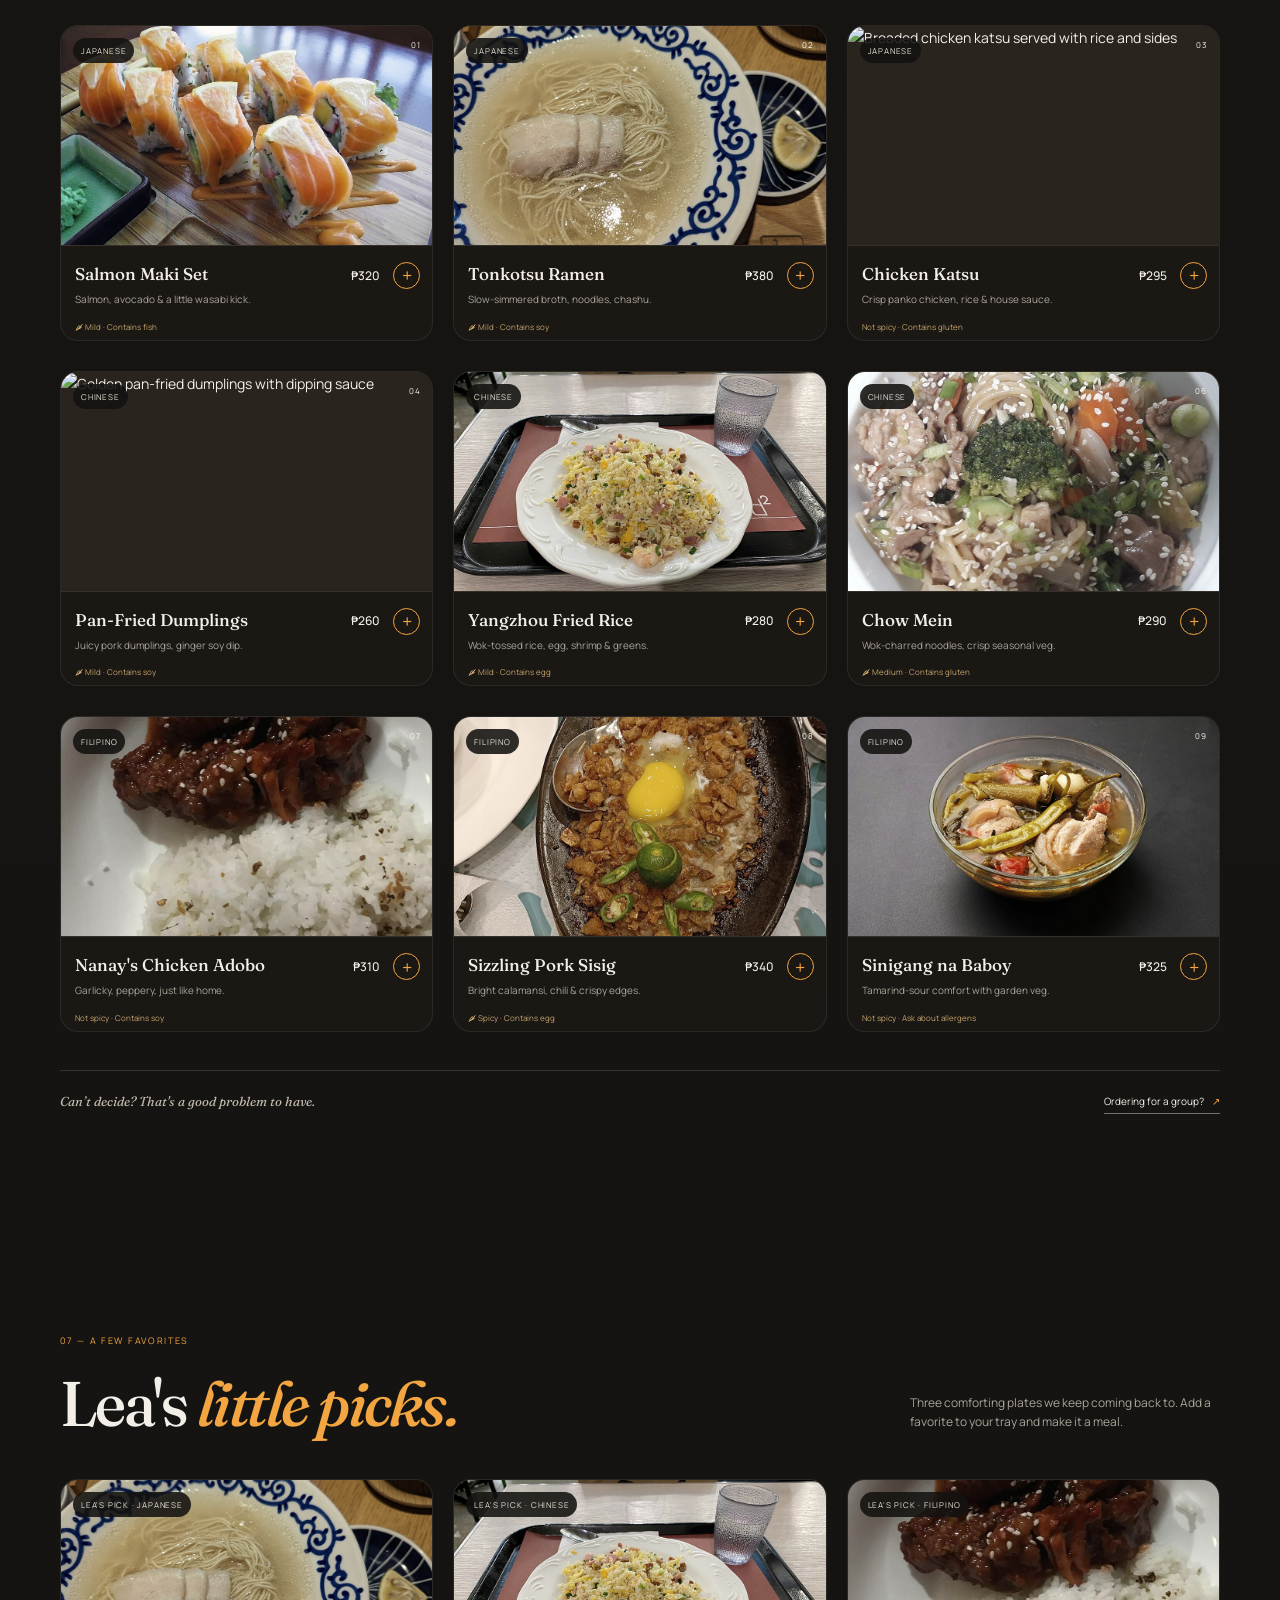
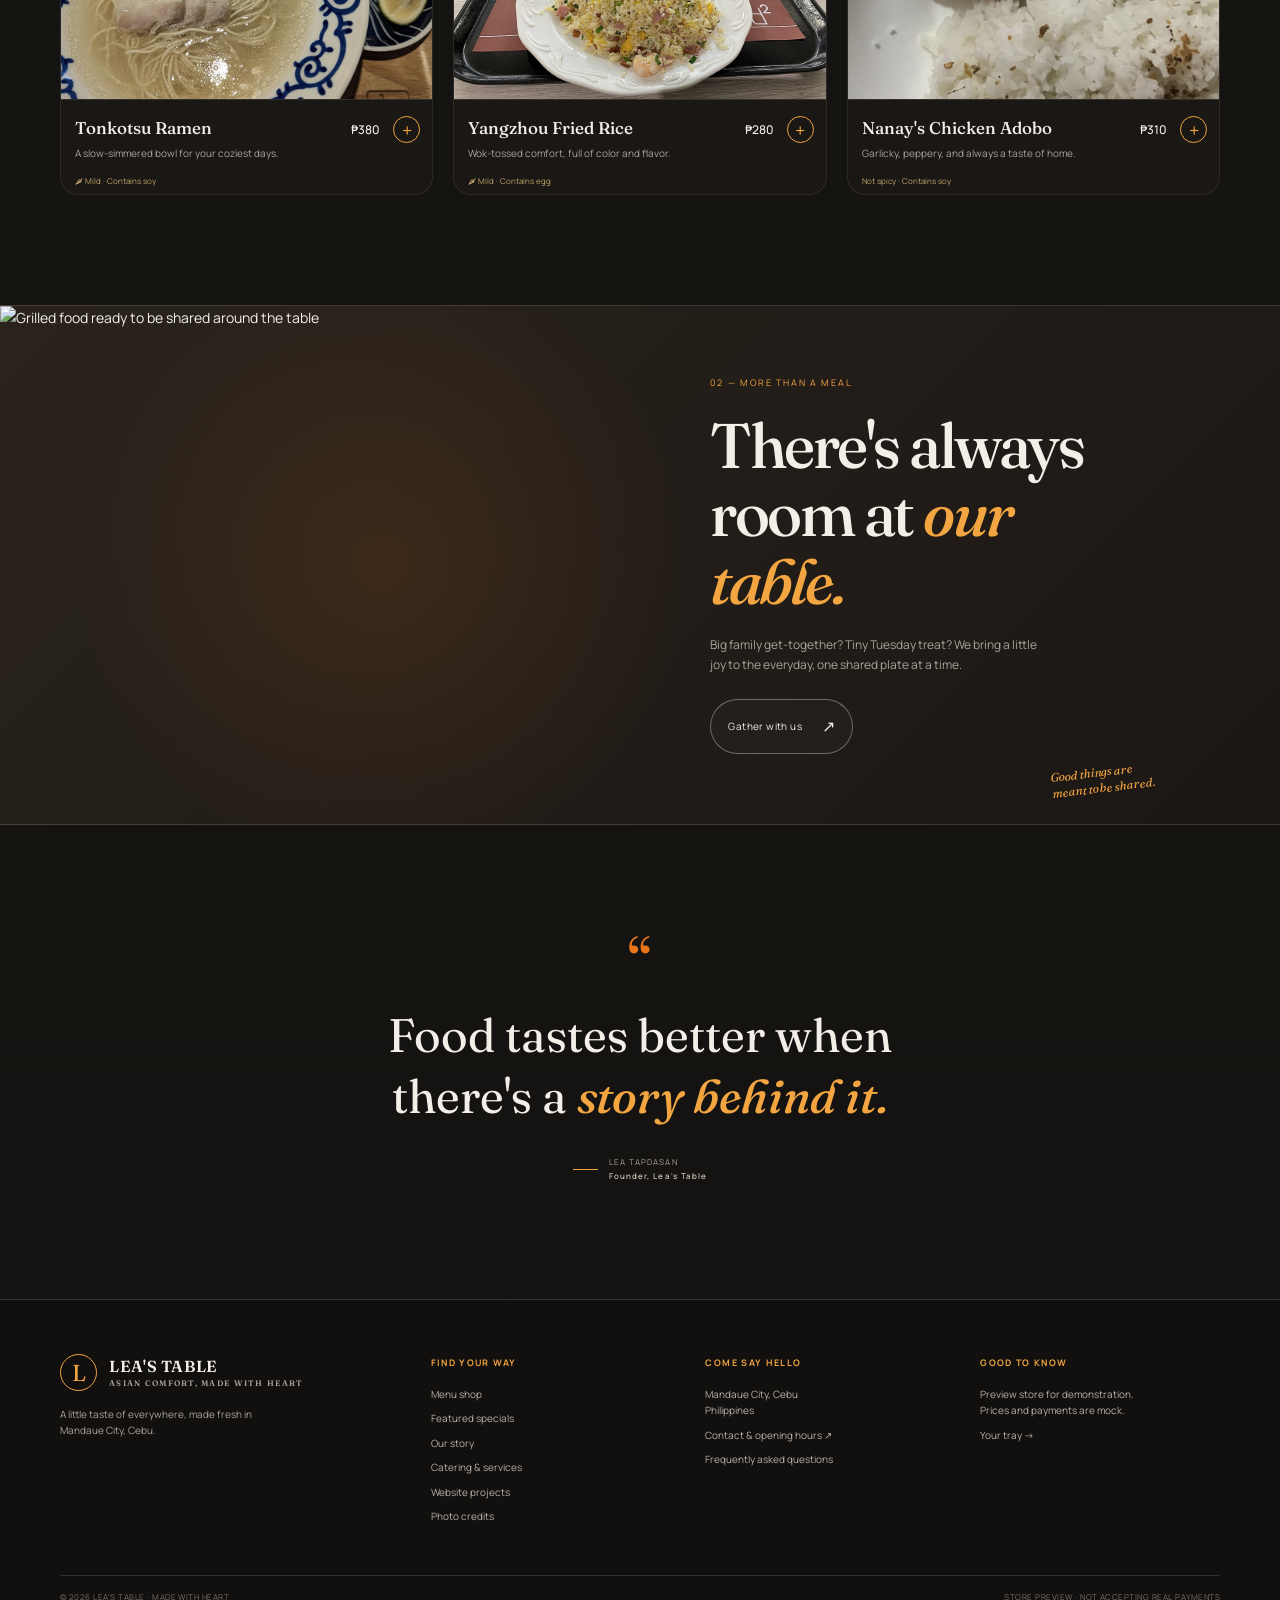
==== commit f0d984c6: "Update index.html" ====
--- a/index.html
+++ b/index.html
@@ -70,15 +70,15 @@
         <button class="filter-chip" type="button" data-filter="Filipino">Filipino</button>
       </div>
       <div class="food-grid">
-        <article class="food-card" data-cuisine="Japanese"><div class="food-image"><img src="images/salmon-maki.jpg" alt="Salmon-topped sushi rolls with rice and avocado"><span class="food-category">JAPANESE</span><span class="food-number">01</span></div><div class="food-info"><div><h3>Salmon Maki Set</h3><p>Salmon, avocado & a little wasabi kick.</p><span class="food-tags">🌶 Mild · Contains fish</span></div><div class="food-buy"><strong>₱320</strong><button class="add-button" type="button" data-add="Salmon Maki Set" data-price="320" aria-label="Add Salmon Maki Set to tray">+</button></div></div></article>
-        <article class="food-card" data-cuisine="Japanese"><div class="food-image"><img src="images/tonkotsu-ramen.jpg" alt="Tonkotsu ramen with noodles and sliced pork"><span class="food-category">JAPANESE</span><span class="food-number">02</span></div><div class="food-info"><div><h3>Tonkotsu Ramen</h3><p>Slow-simmered broth, noodles, chashu.</p><span class="food-tags">🌶 Mild · Contains soy</span></div><div class="food-buy"><strong>₱380</strong><button class="add-button" type="button" data-add="Tonkotsu Ramen" data-price="380" aria-label="Add Tonkotsu Ramen to tray">+</button></div></div></article>
-        <article class="food-card" data-cuisine="Japanese"><div class="food-image"><img src="images/chicken-katsu.jpg" alt="Breaded chicken katsu served with rice and sides"><span class="food-category">JAPANESE</span><span class="food-number">03</span></div><div class="food-info"><div><h3>Chicken Katsu</h3><p>Crisp panko chicken, rice & house sauce.</p><span class="food-tags">Not spicy · Contains gluten</span></div><div class="food-buy"><strong>₱295</strong><button class="add-button" type="button" data-add="Chicken Katsu" data-price="295" aria-label="Add Chicken Katsu to tray">+</button></div></div></article>
-        <article class="food-card" data-cuisine="Chinese"><div class="food-image"><img src="images/pan-fried-dumplings.jpg" alt="Golden pan-fried dumplings with dipping sauce"><span class="food-category">CHINESE</span><span class="food-number">04</span></div><div class="food-info"><div><h3>Pan-Fried Dumplings</h3><p>Juicy pork dumplings, ginger soy dip.</p><span class="food-tags">🌶 Mild · Contains soy</span></div><div class="food-buy"><strong>₱260</strong><button class="add-button" type="button" data-add="Pan-Fried Dumplings" data-price="260" aria-label="Add Pan-Fried Dumplings to tray">+</button></div></div></article>
-        <article class="food-card" data-cuisine="Chinese"><div class="food-image"><img src="images/yangzhou-fried-rice.jpg" alt="Yangzhou fried rice with egg, shrimp, and ham"><span class="food-category">CHINESE</span><span class="food-number">05</span></div><div class="food-info"><div><h3>Yangzhou Fried Rice</h3><p>Wok-tossed rice, egg, shrimp & greens.</p><span class="food-tags">🌶 Mild · Contains egg</span></div><div class="food-buy"><strong>₱280</strong><button class="add-button" type="button" data-add="Yangzhou Fried Rice" data-price="280" aria-label="Add Yangzhou Fried Rice to tray">+</button></div></div></article>
-        <article class="food-card" data-cuisine="Chinese"><div class="food-image"><img src="images/chow-mein.jpg" alt="Chow mein noodles with vegetables and chicken"><span class="food-category">CHINESE</span><span class="food-number">06</span></div><div class="food-info"><div><h3>Chow Mein</h3><p>Wok-charred noodles, crisp seasonal veg.</p><span class="food-tags">🌶 Medium · Contains gluten</span></div><div class="food-buy"><strong>₱290</strong><button class="add-button" type="button" data-add="Chow Mein" data-price="290" aria-label="Add Chow Mein to tray">+</button></div></div></article>
-        <article class="food-card" data-cuisine="Filipino"><div class="food-image"><img src="images/chicken-adobo.jpg" alt="Filipino chicken adobo served with rice"><span class="food-category">FILIPINO</span><span class="food-number">07</span></div><div class="food-info"><div><h3>Nanay's Chicken Adobo</h3><p>Garlicky, peppery, just like home.</p><span class="food-tags">Not spicy · Contains soy</span></div><div class="food-buy"><strong>₱310</strong><button class="add-button" type="button" data-add="Nanay's Chicken Adobo" data-price="310" aria-label="Add Nanay's Chicken Adobo to tray">+</button></div></div></article>
-        <article class="food-card" data-cuisine="Filipino"><div class="food-image"><img src="images/pork-sisig.jpg" alt="Sizzling pork sisig topped with egg and chili"><span class="food-category">FILIPINO</span><span class="food-number">08</span></div><div class="food-info"><div><h3>Sizzling Pork Sisig</h3><p>Bright calamansi, chili & crispy edges.</p><span class="food-tags">🌶 Spicy · Contains egg</span></div><div class="food-buy"><strong>₱340</strong><button class="add-button" type="button" data-add="Sizzling Pork Sisig" data-price="340" aria-label="Add Sizzling Pork Sisig to tray">+</button></div></div></article>
-        <article class="food-card" data-cuisine="Filipino"><div class="food-image"><img src="images/sinigang-na-baboy.jpg" alt="Pork sinigang soup with vegetables"><span class="food-category">FILIPINO</span><span class="food-number">09</span></div><div class="food-info"><div><h3>Sinigang na Baboy</h3><p>Tamarind-sour comfort with garden veg.</p><span class="food-tags">Not spicy · Ask about allergens</span></div><div class="food-buy"><strong>₱325</strong><button class="add-button" type="button" data-add="Sinigang na Baboy" data-price="325" aria-label="Add Sinigang na Baboy to tray">+</button></div></div></article>
+        <article class="food-card" data-cuisine="Japanese"><div class="food-image"><img src="salmon-maki.jpg" alt="Salmon-topped sushi rolls with rice and avocado"><span class="food-category">JAPANESE</span><span class="food-number">01</span></div><div class="food-info"><div><h3>Salmon Maki Set</h3><p>Salmon, avocado & a little wasabi kick.</p><span class="food-tags">🌶 Mild · Contains fish</span></div><div class="food-buy"><strong>₱320</strong><button class="add-button" type="button" data-add="Salmon Maki Set" data-price="320" aria-label="Add Salmon Maki Set to tray">+</button></div></div></article>
+        <article class="food-card" data-cuisine="Japanese"><div class="food-image"><img src="tonkotsu-ramen.jpg" alt="Tonkotsu ramen with noodles and sliced pork"><span class="food-category">JAPANESE</span><span class="food-number">02</span></div><div class="food-info"><div><h3>Tonkotsu Ramen</h3><p>Slow-simmered broth, noodles, chashu.</p><span class="food-tags">🌶 Mild · Contains soy</span></div><div class="food-buy"><strong>₱380</strong><button class="add-button" type="button" data-add="Tonkotsu Ramen" data-price="380" aria-label="Add Tonkotsu Ramen to tray">+</button></div></div></article>
+        <article class="food-card" data-cuisine="Japanese"><div class="food-image"><img src=chicken-katsu.jpg" alt="Breaded chicken katsu served with rice and sides"><span class="food-category">JAPANESE</span><span class="food-number">03</span></div><div class="food-info"><div><h3>Chicken Katsu</h3><p>Crisp panko chicken, rice & house sauce.</p><span class="food-tags">Not spicy · Contains gluten</span></div><div class="food-buy"><strong>₱295</strong><button class="add-button" type="button" data-add="Chicken Katsu" data-price="295" aria-label="Add Chicken Katsu to tray">+</button></div></div></article>
+        <article class="food-card" data-cuisine="Chinese"><div class="food-image"><img src="ipan-fried-dumplings.jpg" alt="Golden pan-fried dumplings with dipping sauce"><span class="food-category">CHINESE</span><span class="food-number">04</span></div><div class="food-info"><div><h3>Pan-Fried Dumplings</h3><p>Juicy pork dumplings, ginger soy dip.</p><span class="food-tags">🌶 Mild · Contains soy</span></div><div class="food-buy"><strong>₱260</strong><button class="add-button" type="button" data-add="Pan-Fried Dumplings" data-price="260" aria-label="Add Pan-Fried Dumplings to tray">+</button></div></div></article>
+        <article class="food-card" data-cuisine="Chinese"><div class="food-image"><img src="yangzhou-fried-rice.jpg" alt="Yangzhou fried rice with egg, shrimp, and ham"><span class="food-category">CHINESE</span><span class="food-number">05</span></div><div class="food-info"><div><h3>Yangzhou Fried Rice</h3><p>Wok-tossed rice, egg, shrimp & greens.</p><span class="food-tags">🌶 Mild · Contains egg</span></div><div class="food-buy"><strong>₱280</strong><button class="add-button" type="button" data-add="Yangzhou Fried Rice" data-price="280" aria-label="Add Yangzhou Fried Rice to tray">+</button></div></div></article>
+        <article class="food-card" data-cuisine="Chinese"><div class="food-image"><img src="chow-mein.jpg" alt="Chow mein noodles with vegetables and chicken"><span class="food-category">CHINESE</span><span class="food-number">06</span></div><div class="food-info"><div><h3>Chow Mein</h3><p>Wok-charred noodles, crisp seasonal veg.</p><span class="food-tags">🌶 Medium · Contains gluten</span></div><div class="food-buy"><strong>₱290</strong><button class="add-button" type="button" data-add="Chow Mein" data-price="290" aria-label="Add Chow Mein to tray">+</button></div></div></article>
+        <article class="food-card" data-cuisine="Filipino"><div class="food-image"><img src="chicken-adobo.jpg" alt="Filipino chicken adobo served with rice"><span class="food-category">FILIPINO</span><span class="food-number">07</span></div><div class="food-info"><div><h3>Nanay's Chicken Adobo</h3><p>Garlicky, peppery, just like home.</p><span class="food-tags">Not spicy · Contains soy</span></div><div class="food-buy"><strong>₱310</strong><button class="add-button" type="button" data-add="Nanay's Chicken Adobo" data-price="310" aria-label="Add Nanay's Chicken Adobo to tray">+</button></div></div></article>
+        <article class="food-card" data-cuisine="Filipino"><div class="food-image"><img src="pork-sisig.jpg" alt="Sizzling pork sisig topped with egg and chili"><span class="food-category">FILIPINO</span><span class="food-number">08</span></div><div class="food-info"><div><h3>Sizzling Pork Sisig</h3><p>Bright calamansi, chili & crispy edges.</p><span class="food-tags">🌶 Spicy · Contains egg</span></div><div class="food-buy"><strong>₱340</strong><button class="add-button" type="button" data-add="Sizzling Pork Sisig" data-price="340" aria-label="Add Sizzling Pork Sisig to tray">+</button></div></div></article>
+        <article class="food-card" data-cuisine="Filipino"><div class="food-image"><img src="sinigang-na-baboy.jpg" alt="Pork sinigang soup with vegetables"><span class="food-category">FILIPINO</span><span class="food-number">09</span></div><div class="food-info"><div><h3>Sinigang na Baboy</h3><p>Tamarind-sour comfort with garden veg.</p><span class="food-tags">Not spicy · Ask about allergens</span></div><div class="food-buy"><strong>₱325</strong><button class="add-button" type="button" data-add="Sinigang na Baboy" data-price="325" aria-label="Add Sinigang na Baboy to tray">+</button></div></div></article>
       </div>
       <div class="menu-bottom"><p>Can’t decide? That's a good problem to have.</p><a class="text-link" href="services.html">Ordering for a group? <span>↗</span></a></div>
     </section>
@@ -89,9 +89,9 @@
         <p>Three comforting plates we keep coming back to. Add a favorite to your tray and make it a meal.</p>
       </div>
       <div class="food-grid">
-        <article class="food-card"><div class="food-image"><img src="images/tonkotsu-ramen.jpg" alt="A bowl of tonkotsu ramen, one of Lea's picks"><span class="food-category">LEA'S PICK · JAPANESE</span></div><div class="food-info"><div><h3>Tonkotsu Ramen</h3><p>A slow-simmered bowl for your coziest days.</p><span class="food-tags">🌶 Mild · Contains soy</span></div><div class="food-buy"><strong>₱380</strong><button class="add-button" type="button" data-add="Tonkotsu Ramen" data-price="380" aria-label="Add Tonkotsu Ramen to tray">+</button></div></div></article>
-        <article class="food-card"><div class="food-image"><img src="images/yangzhou-fried-rice.jpg" alt="Yangzhou fried rice selected as a favorite"><span class="food-category">LEA'S PICK · CHINESE</span></div><div class="food-info"><div><h3>Yangzhou Fried Rice</h3><p>Wok-tossed comfort, full of color and flavor.</p><span class="food-tags">🌶 Mild · Contains egg</span></div><div class="food-buy"><strong>₱280</strong><button class="add-button" type="button" data-add="Yangzhou Fried Rice" data-price="280" aria-label="Add Yangzhou Fried Rice to tray">+</button></div></div></article>
-        <article class="food-card"><div class="food-image"><img src="images/chicken-adobo.jpg" alt="A homestyle Filipino chicken adobo plate"><span class="food-category">LEA'S PICK · FILIPINO</span></div><div class="food-info"><div><h3>Nanay's Chicken Adobo</h3><p>Garlicky, peppery, and always a taste of home.</p><span class="food-tags">Not spicy · Contains soy</span></div><div class="food-buy"><strong>₱310</strong><button class="add-button" type="button" data-add="Nanay's Chicken Adobo" data-price="310" aria-label="Add Nanay's Chicken Adobo to tray">+</button></div></div></article>
+        <article class="food-card"><div class="food-image"><img src="tonkotsu-ramen.jpg" alt="A bowl of tonkotsu ramen, one of Lea's picks"><span class="food-category">LEA'S PICK · JAPANESE</span></div><div class="food-info"><div><h3>Tonkotsu Ramen</h3><p>A slow-simmered bowl for your coziest days.</p><span class="food-tags">🌶 Mild · Contains soy</span></div><div class="food-buy"><strong>₱380</strong><button class="add-button" type="button" data-add="Tonkotsu Ramen" data-price="380" aria-label="Add Tonkotsu Ramen to tray">+</button></div></div></article>
+        <article class="food-card"><div class="food-image"><img src="yangzhou-fried-rice.jpg" alt="Yangzhou fried rice selected as a favorite"><span class="food-category">LEA'S PICK · CHINESE</span></div><div class="food-info"><div><h3>Yangzhou Fried Rice</h3><p>Wok-tossed comfort, full of color and flavor.</p><span class="food-tags">🌶 Mild · Contains egg</span></div><div class="food-buy"><strong>₱280</strong><button class="add-button" type="button" data-add="Yangzhou Fried Rice" data-price="280" aria-label="Add Yangzhou Fried Rice to tray">+</button></div></div></article>
+        <article class="food-card"><div class="food-image"><img src="chicken-adobo.jpg" alt="A homestyle Filipino chicken adobo plate"><span class="food-category">LEA'S PICK · FILIPINO</span></div><div class="food-info"><div><h3>Nanay's Chicken Adobo</h3><p>Garlicky, peppery, and always a taste of home.</p><span class="food-tags">Not spicy · Contains soy</span></div><div class="food-buy"><strong>₱310</strong><button class="add-button" type="button" data-add="Nanay's Chicken Adobo" data-price="310" aria-label="Add Nanay's Chicken Adobo to tray">+</button></div></div></article>
       </div>
     </section>
 
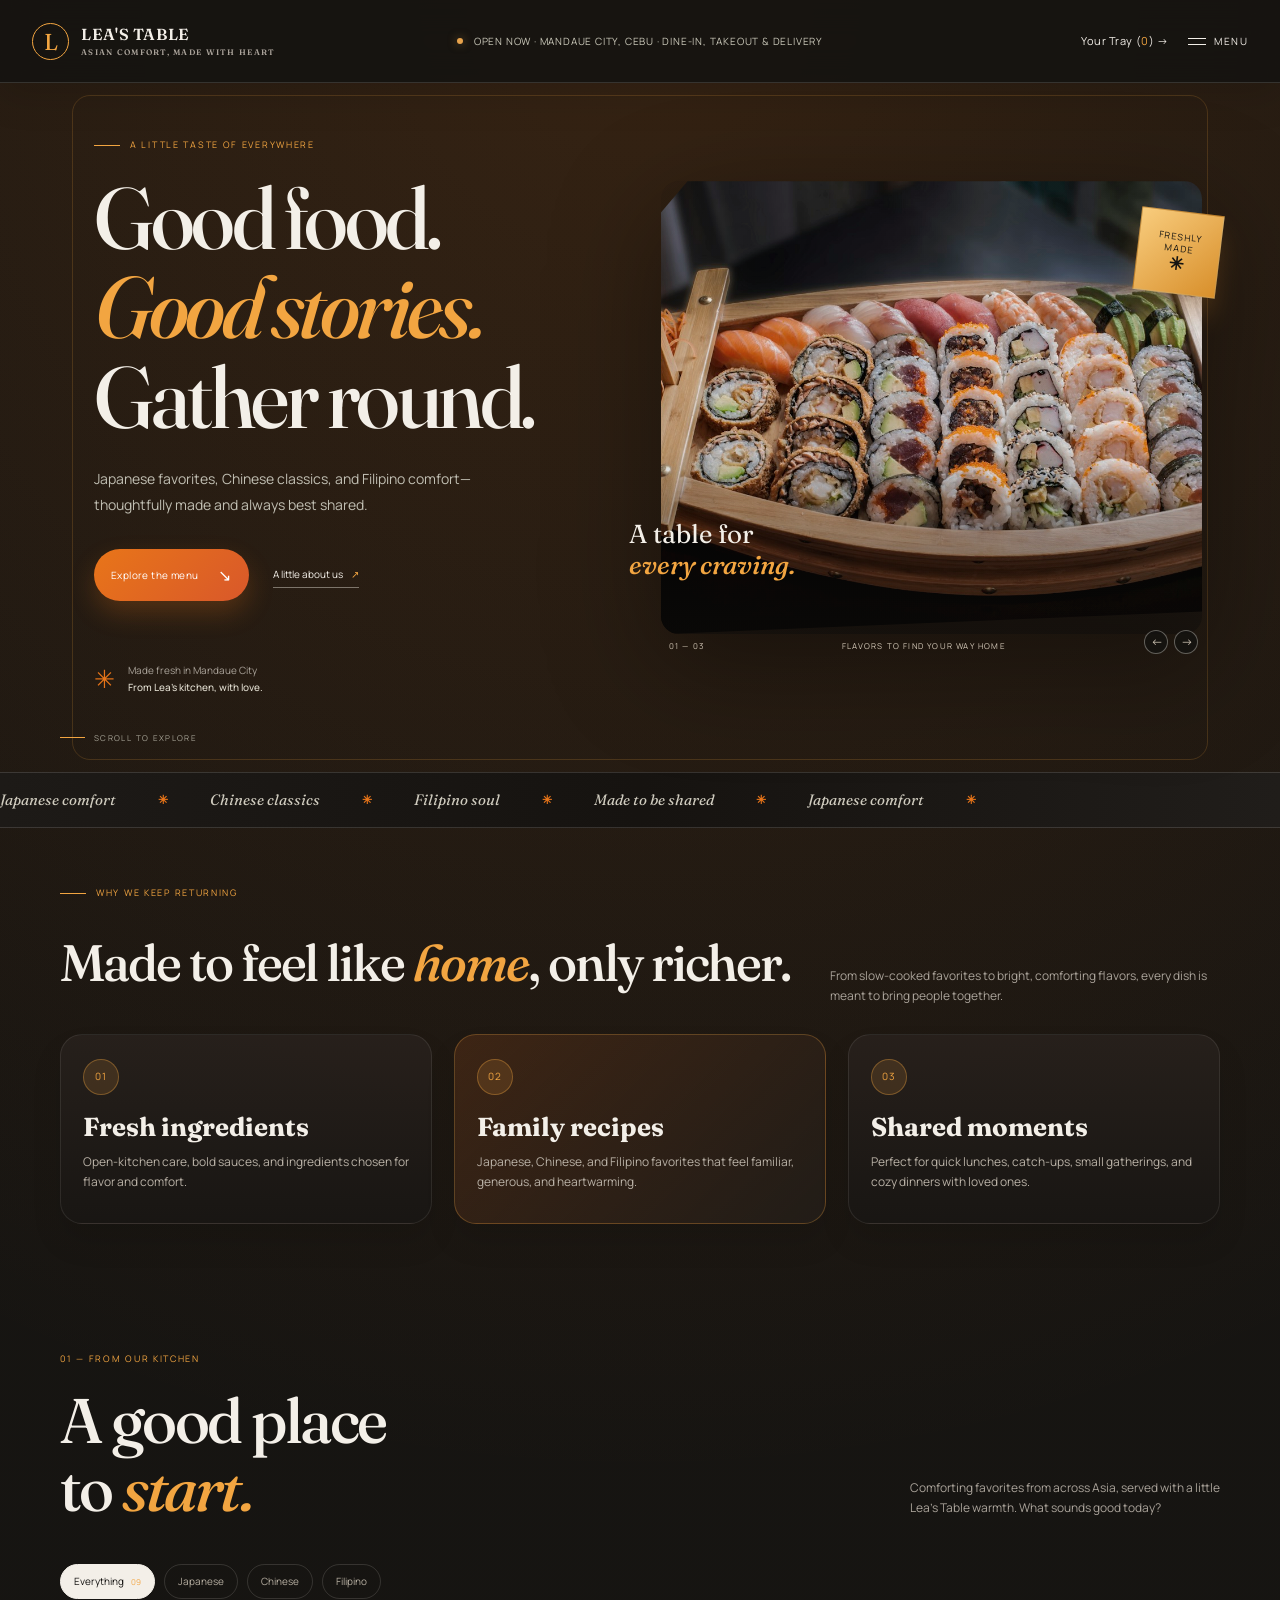
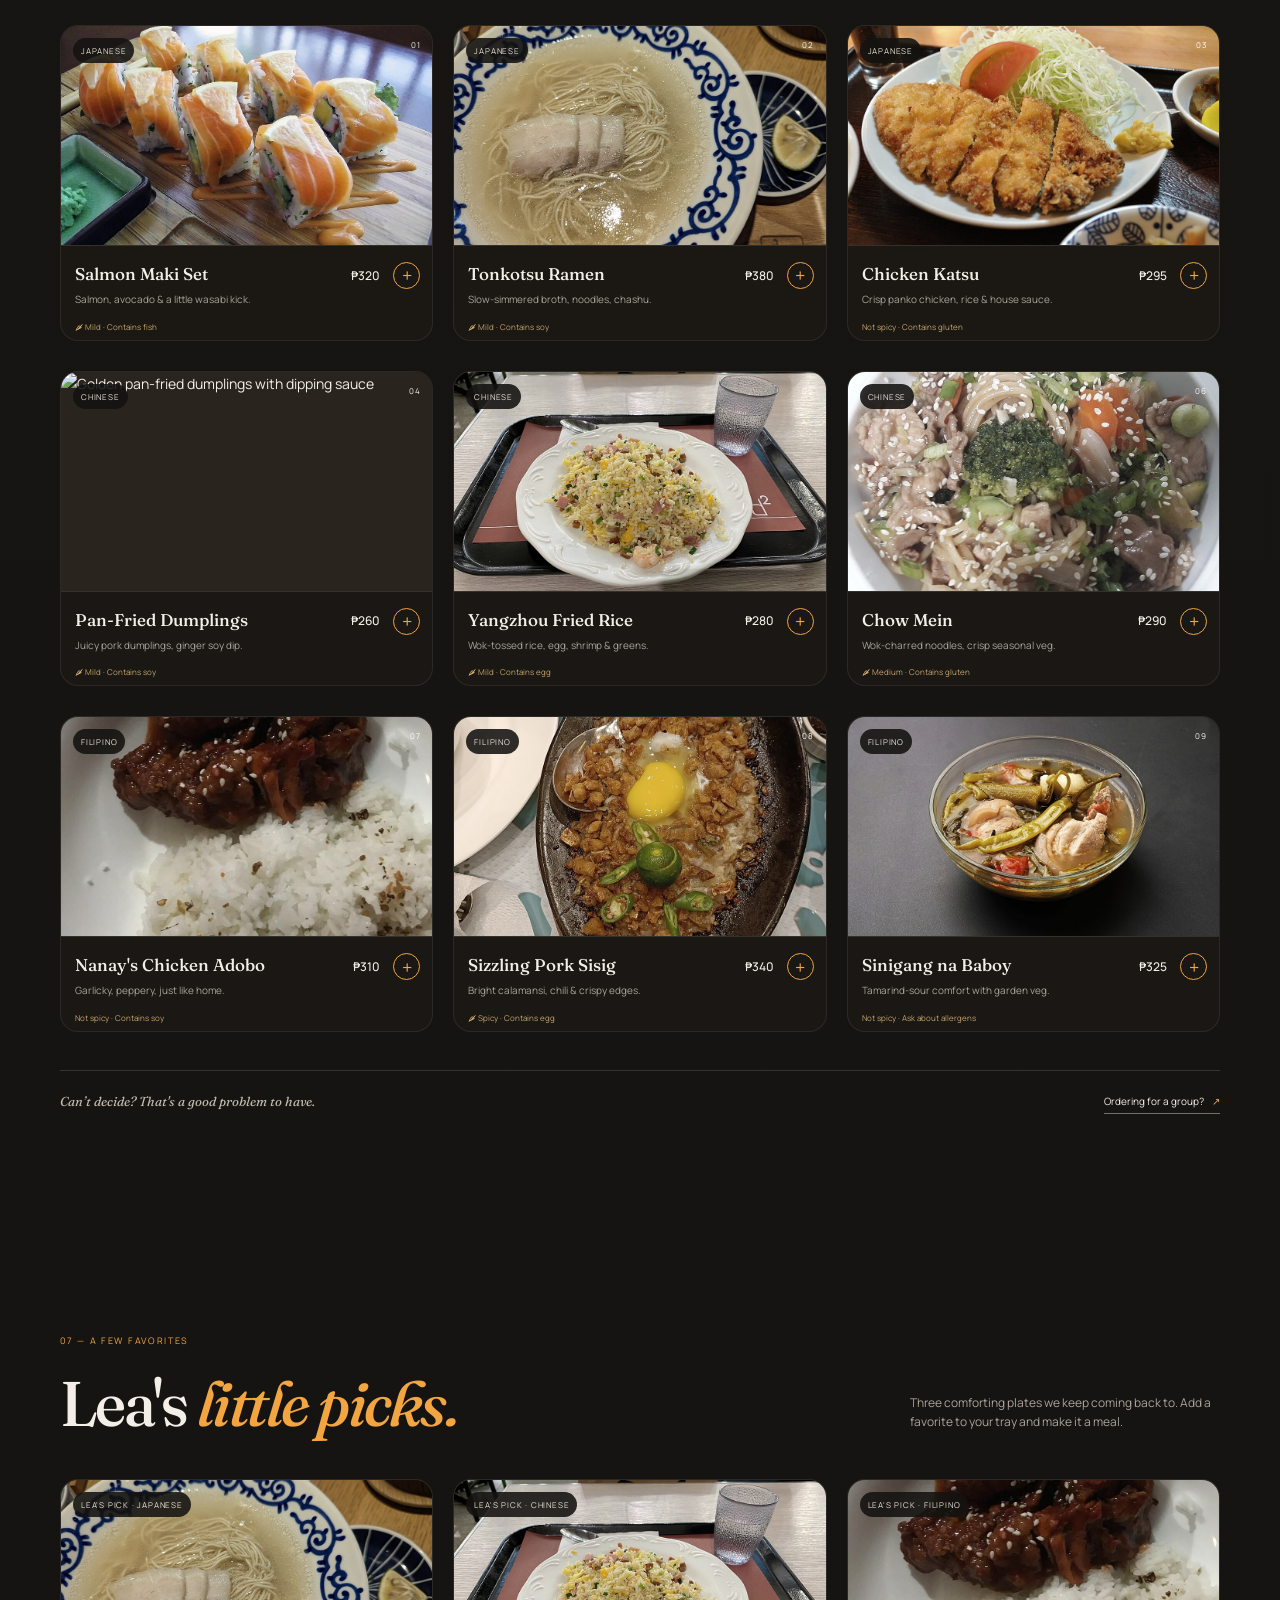
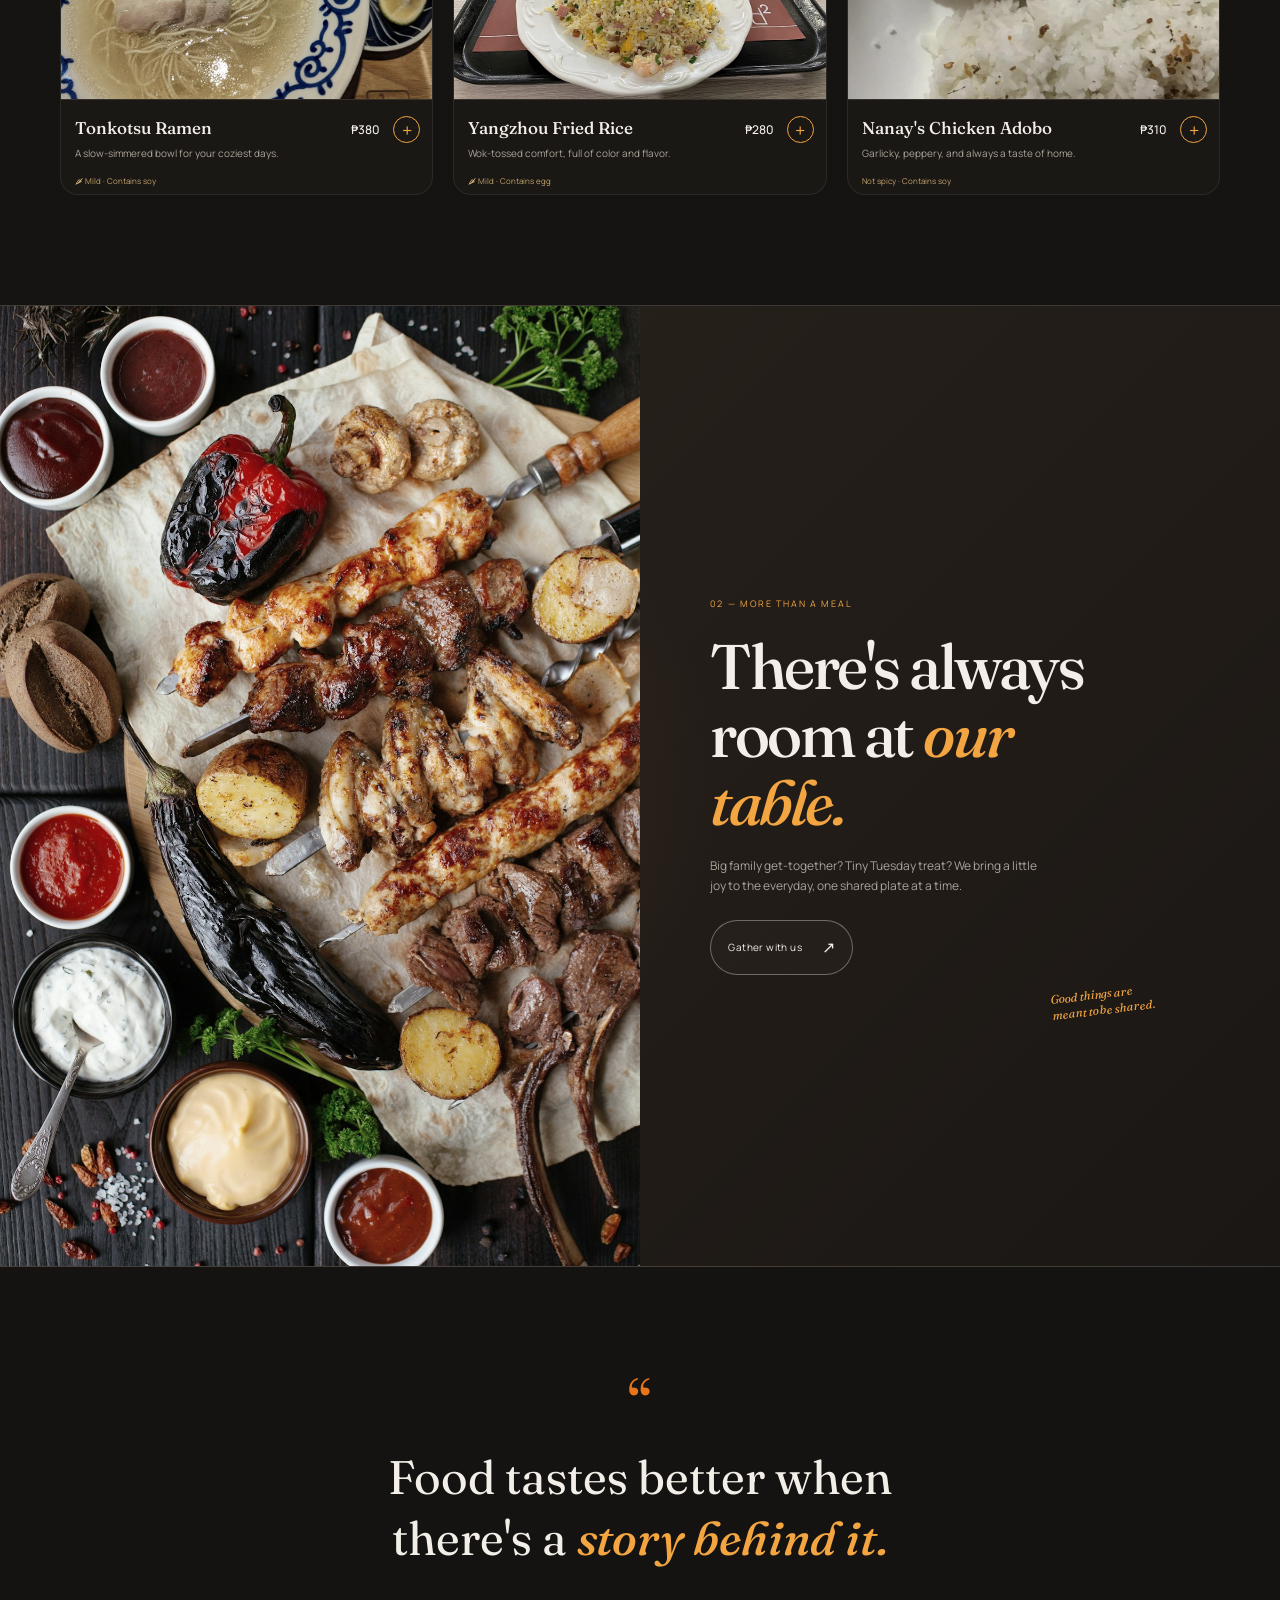
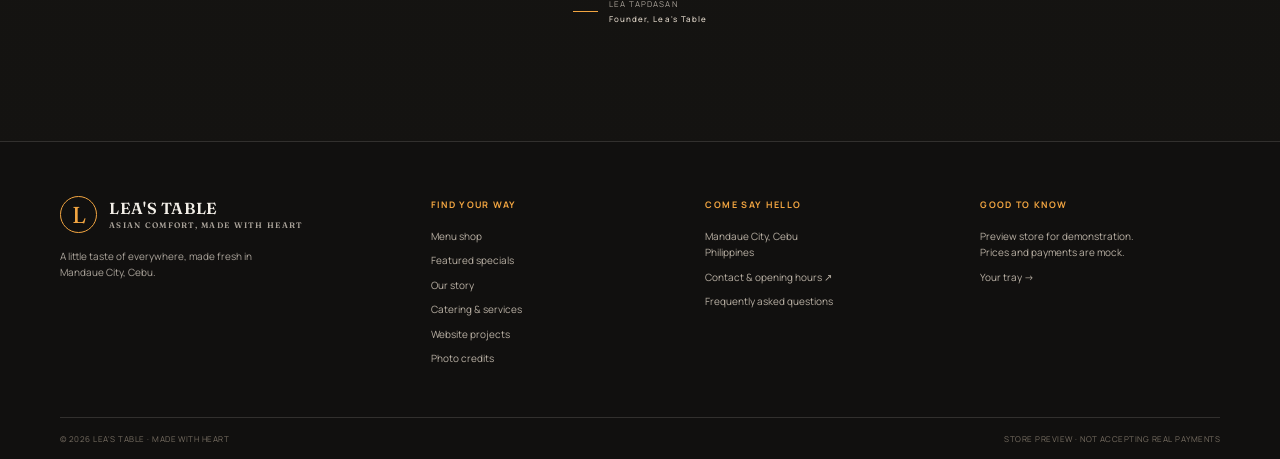
==== commit 2fa41de0: "Update index.html" ====
--- a/index.html
+++ b/index.html
@@ -21,7 +21,7 @@
         <div class="hero-note"><span class="note-stars">✳</span><span>Made fresh in Mandaue City<br><strong>From Lea's kitchen, with love.</strong></span></div>
       </div>
       <div class="hero-art">
-        <img class="hero-photo" src="images/hero-sushi.jpg" alt="Fresh sushi rolls arranged on a dark platter">
+        <img class="hero-photo" src="hero-sushi.jpg" alt="Fresh sushi rolls arranged on a dark platter">
         <div class="photo-stamp"><span>FRESHLY<br>MADE</span><b>✳</b></div>
         <div class="hero-caption"><span data-hero-count aria-live="polite">01 — 03</span><span data-hero-caption>Flavors to find your way home</span><div class="hero-controls"><button type="button" data-hero-prev aria-label="Previous featured dish">←</button><button type="button" data-hero-next aria-label="Next featured dish">→</button></div></div>
         <div class="photo-label">A table for<br><em>every craving.</em></div>
@@ -72,7 +72,7 @@
       <div class="food-grid">
         <article class="food-card" data-cuisine="Japanese"><div class="food-image"><img src="salmon-maki.jpg" alt="Salmon-topped sushi rolls with rice and avocado"><span class="food-category">JAPANESE</span><span class="food-number">01</span></div><div class="food-info"><div><h3>Salmon Maki Set</h3><p>Salmon, avocado & a little wasabi kick.</p><span class="food-tags">🌶 Mild · Contains fish</span></div><div class="food-buy"><strong>₱320</strong><button class="add-button" type="button" data-add="Salmon Maki Set" data-price="320" aria-label="Add Salmon Maki Set to tray">+</button></div></div></article>
         <article class="food-card" data-cuisine="Japanese"><div class="food-image"><img src="tonkotsu-ramen.jpg" alt="Tonkotsu ramen with noodles and sliced pork"><span class="food-category">JAPANESE</span><span class="food-number">02</span></div><div class="food-info"><div><h3>Tonkotsu Ramen</h3><p>Slow-simmered broth, noodles, chashu.</p><span class="food-tags">🌶 Mild · Contains soy</span></div><div class="food-buy"><strong>₱380</strong><button class="add-button" type="button" data-add="Tonkotsu Ramen" data-price="380" aria-label="Add Tonkotsu Ramen to tray">+</button></div></div></article>
-        <article class="food-card" data-cuisine="Japanese"><div class="food-image"><img src=chicken-katsu.jpg" alt="Breaded chicken katsu served with rice and sides"><span class="food-category">JAPANESE</span><span class="food-number">03</span></div><div class="food-info"><div><h3>Chicken Katsu</h3><p>Crisp panko chicken, rice & house sauce.</p><span class="food-tags">Not spicy · Contains gluten</span></div><div class="food-buy"><strong>₱295</strong><button class="add-button" type="button" data-add="Chicken Katsu" data-price="295" aria-label="Add Chicken Katsu to tray">+</button></div></div></article>
+        <article class="food-card" data-cuisine="Japanese"><div class="food-image"><img src="chicken-katsu.jpg" alt="Breaded chicken katsu served with rice and sides"><span class="food-category">JAPANESE</span><span class="food-number">03</span></div><div class="food-info"><div><h3>Chicken Katsu</h3><p>Crisp panko chicken, rice & house sauce.</p><span class="food-tags">Not spicy · Contains gluten</span></div><div class="food-buy"><strong>₱295</strong><button class="add-button" type="button" data-add="Chicken Katsu" data-price="295" aria-label="Add Chicken Katsu to tray">+</button></div></div></article>
         <article class="food-card" data-cuisine="Chinese"><div class="food-image"><img src="ipan-fried-dumplings.jpg" alt="Golden pan-fried dumplings with dipping sauce"><span class="food-category">CHINESE</span><span class="food-number">04</span></div><div class="food-info"><div><h3>Pan-Fried Dumplings</h3><p>Juicy pork dumplings, ginger soy dip.</p><span class="food-tags">🌶 Mild · Contains soy</span></div><div class="food-buy"><strong>₱260</strong><button class="add-button" type="button" data-add="Pan-Fried Dumplings" data-price="260" aria-label="Add Pan-Fried Dumplings to tray">+</button></div></div></article>
         <article class="food-card" data-cuisine="Chinese"><div class="food-image"><img src="yangzhou-fried-rice.jpg" alt="Yangzhou fried rice with egg, shrimp, and ham"><span class="food-category">CHINESE</span><span class="food-number">05</span></div><div class="food-info"><div><h3>Yangzhou Fried Rice</h3><p>Wok-tossed rice, egg, shrimp & greens.</p><span class="food-tags">🌶 Mild · Contains egg</span></div><div class="food-buy"><strong>₱280</strong><button class="add-button" type="button" data-add="Yangzhou Fried Rice" data-price="280" aria-label="Add Yangzhou Fried Rice to tray">+</button></div></div></article>
         <article class="food-card" data-cuisine="Chinese"><div class="food-image"><img src="chow-mein.jpg" alt="Chow mein noodles with vegetables and chicken"><span class="food-category">CHINESE</span><span class="food-number">06</span></div><div class="food-info"><div><h3>Chow Mein</h3><p>Wok-charred noodles, crisp seasonal veg.</p><span class="food-tags">🌶 Medium · Contains gluten</span></div><div class="food-buy"><strong>₱290</strong><button class="add-button" type="button" data-add="Chow Mein" data-price="290" aria-label="Add Chow Mein to tray">+</button></div></div></article>
@@ -96,7 +96,7 @@
     </section>
 
     <section class="feature-band">
-      <div class="feature-image"><img src="images/shared-meal.jpg" alt="Grilled food ready to be shared around the table"></div>
+      <div class="feature-image"><img src="shared-meal.jpg" alt="Grilled food ready to be shared around the table"></div>
       <div class="feature-copy"><p class="eyebrow">02 — More than a meal</p><h2>There's always<br>room at <em>our table.</em></h2><p>Big family get-together? Tiny Tuesday treat? We bring a little joy to the everyday, one shared plate at a time.</p><a class="button button-outline" href="services.html">Gather with us <span>↗</span></a><span class="feature-aside">Good things are<br>meant to be shared.</span></div>
     </section>
 
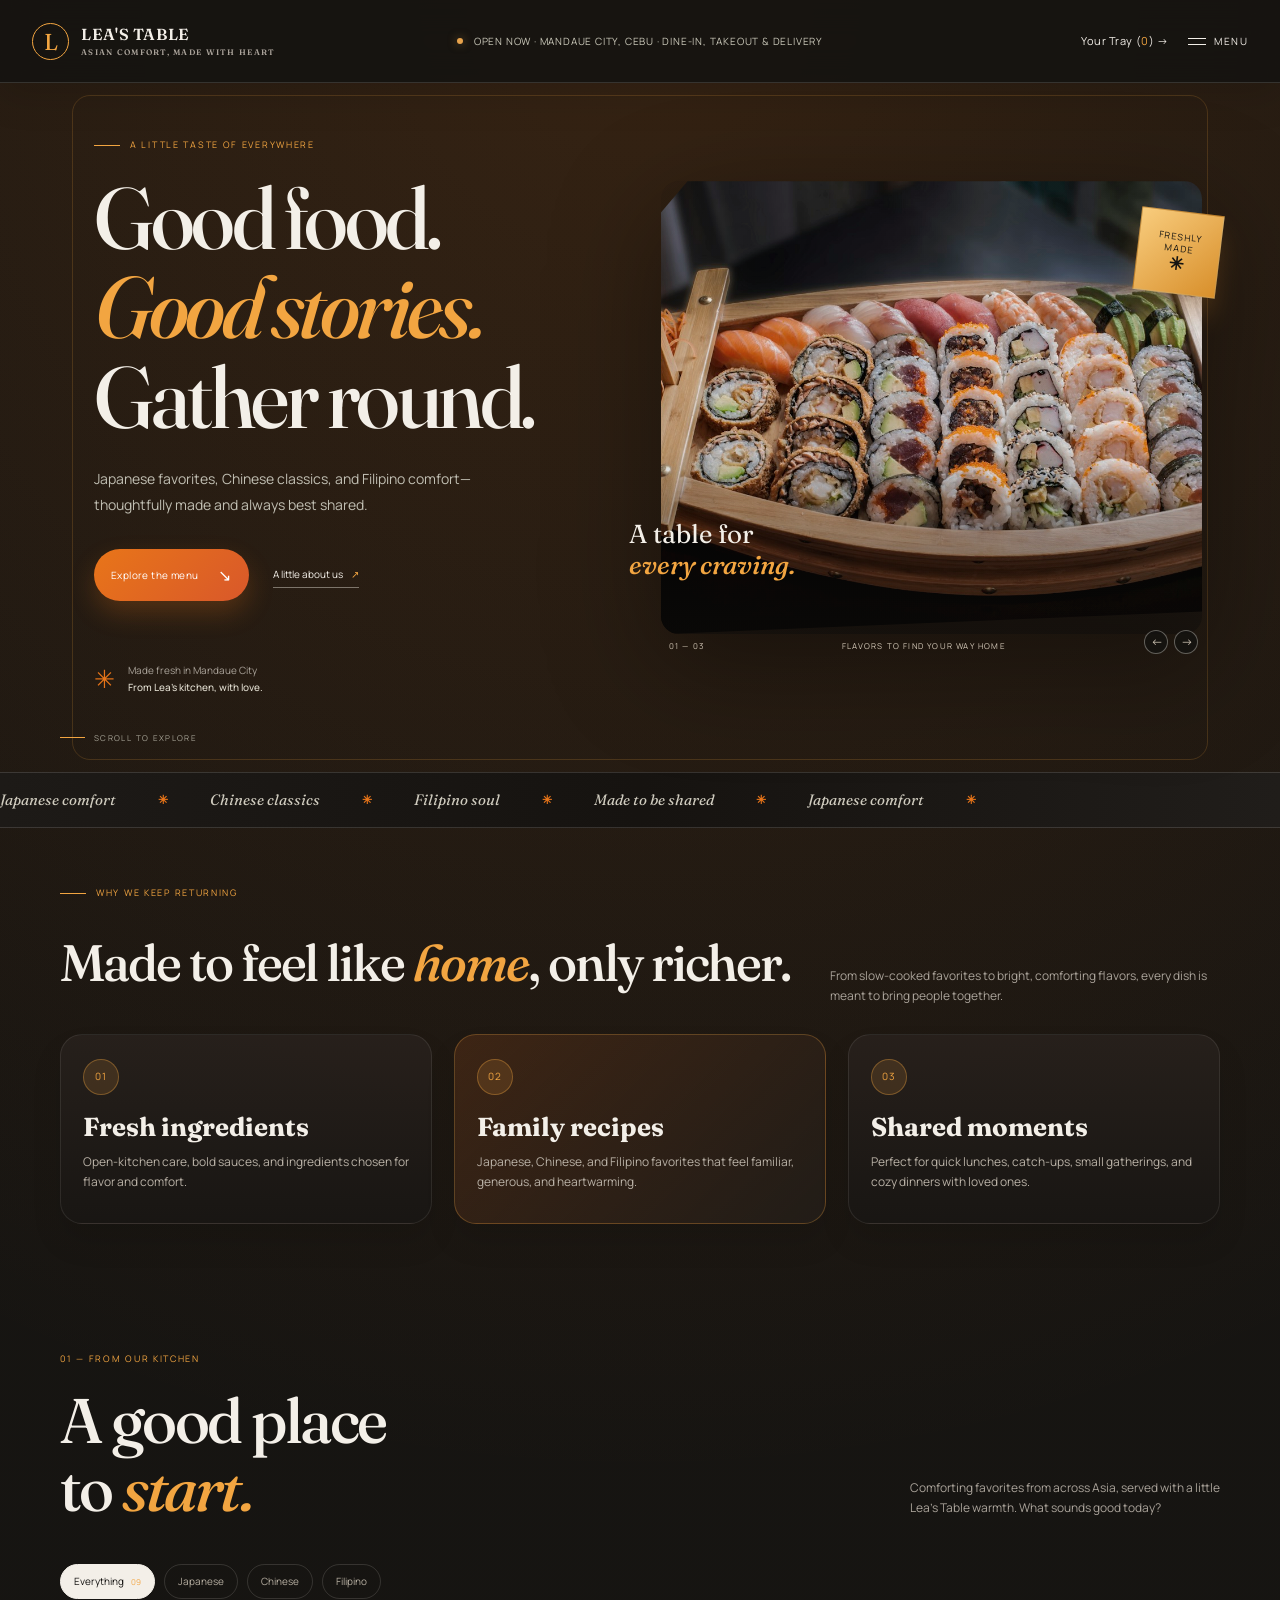
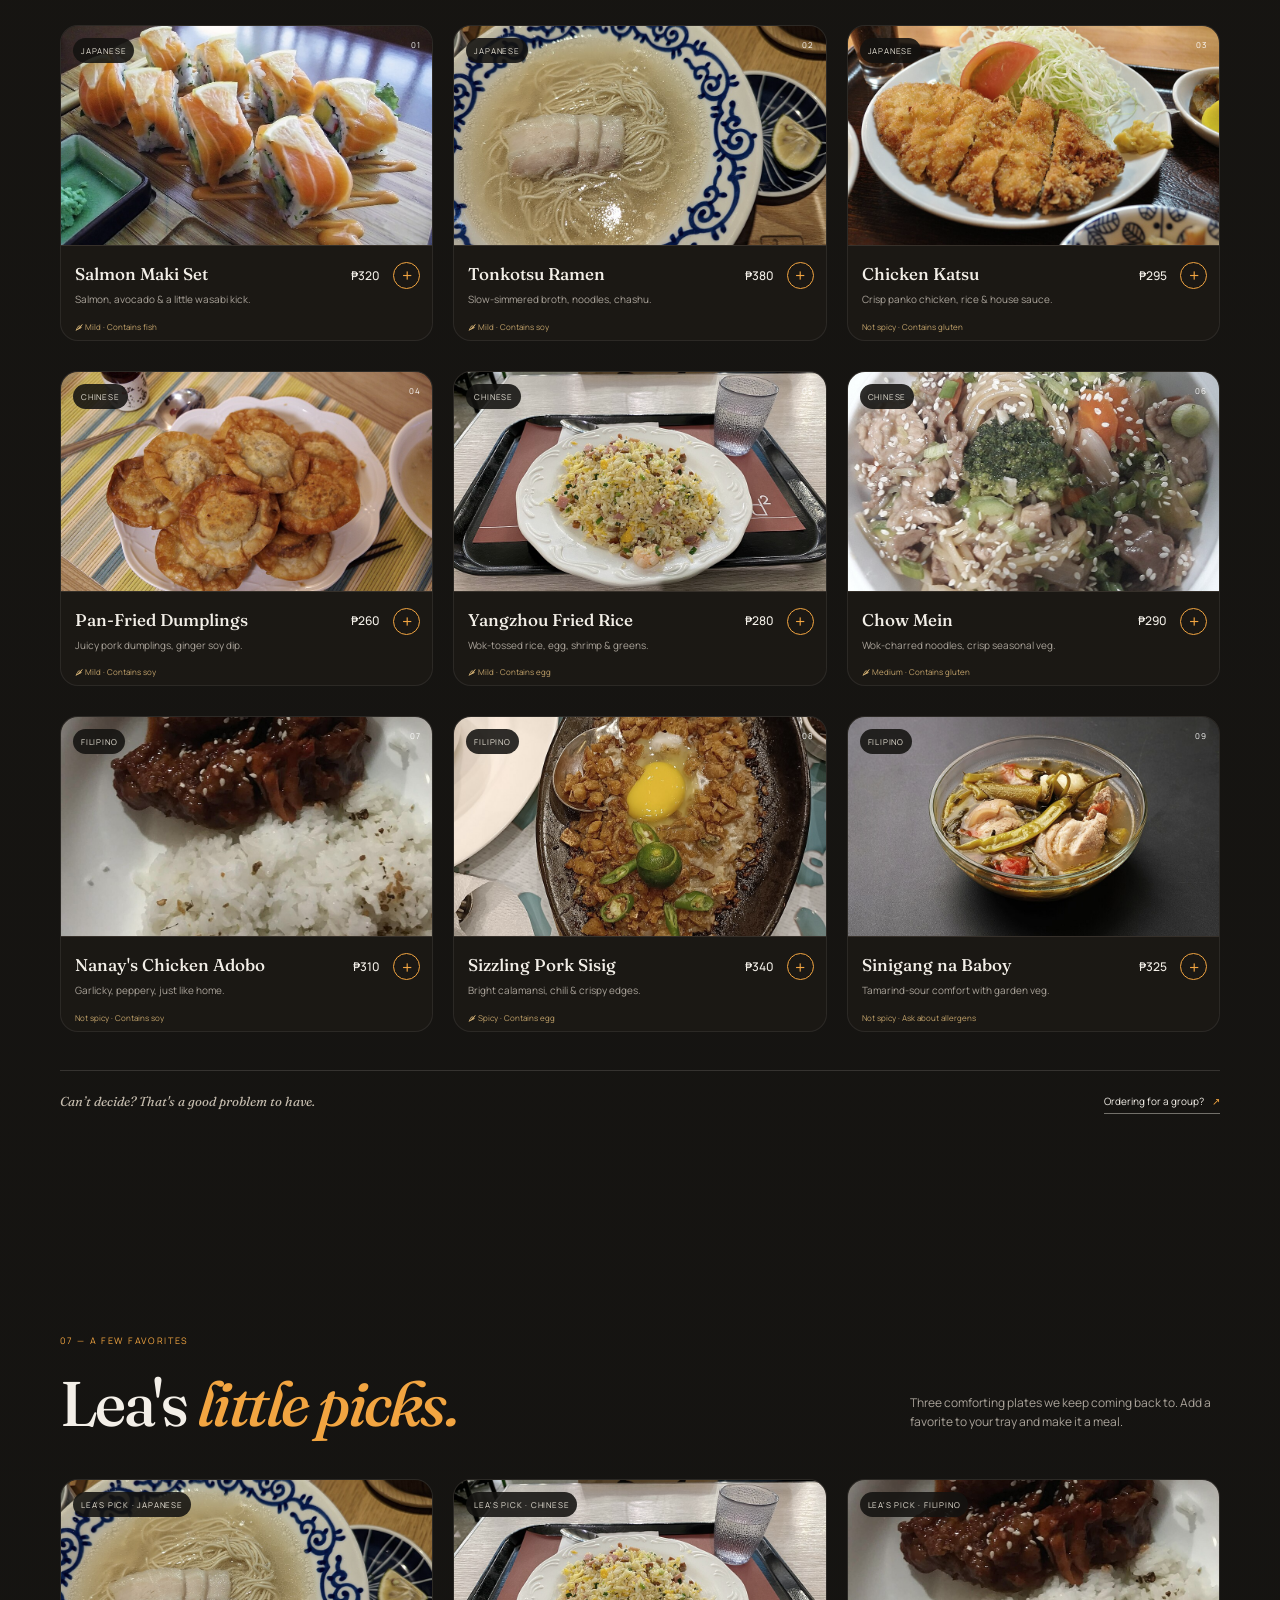
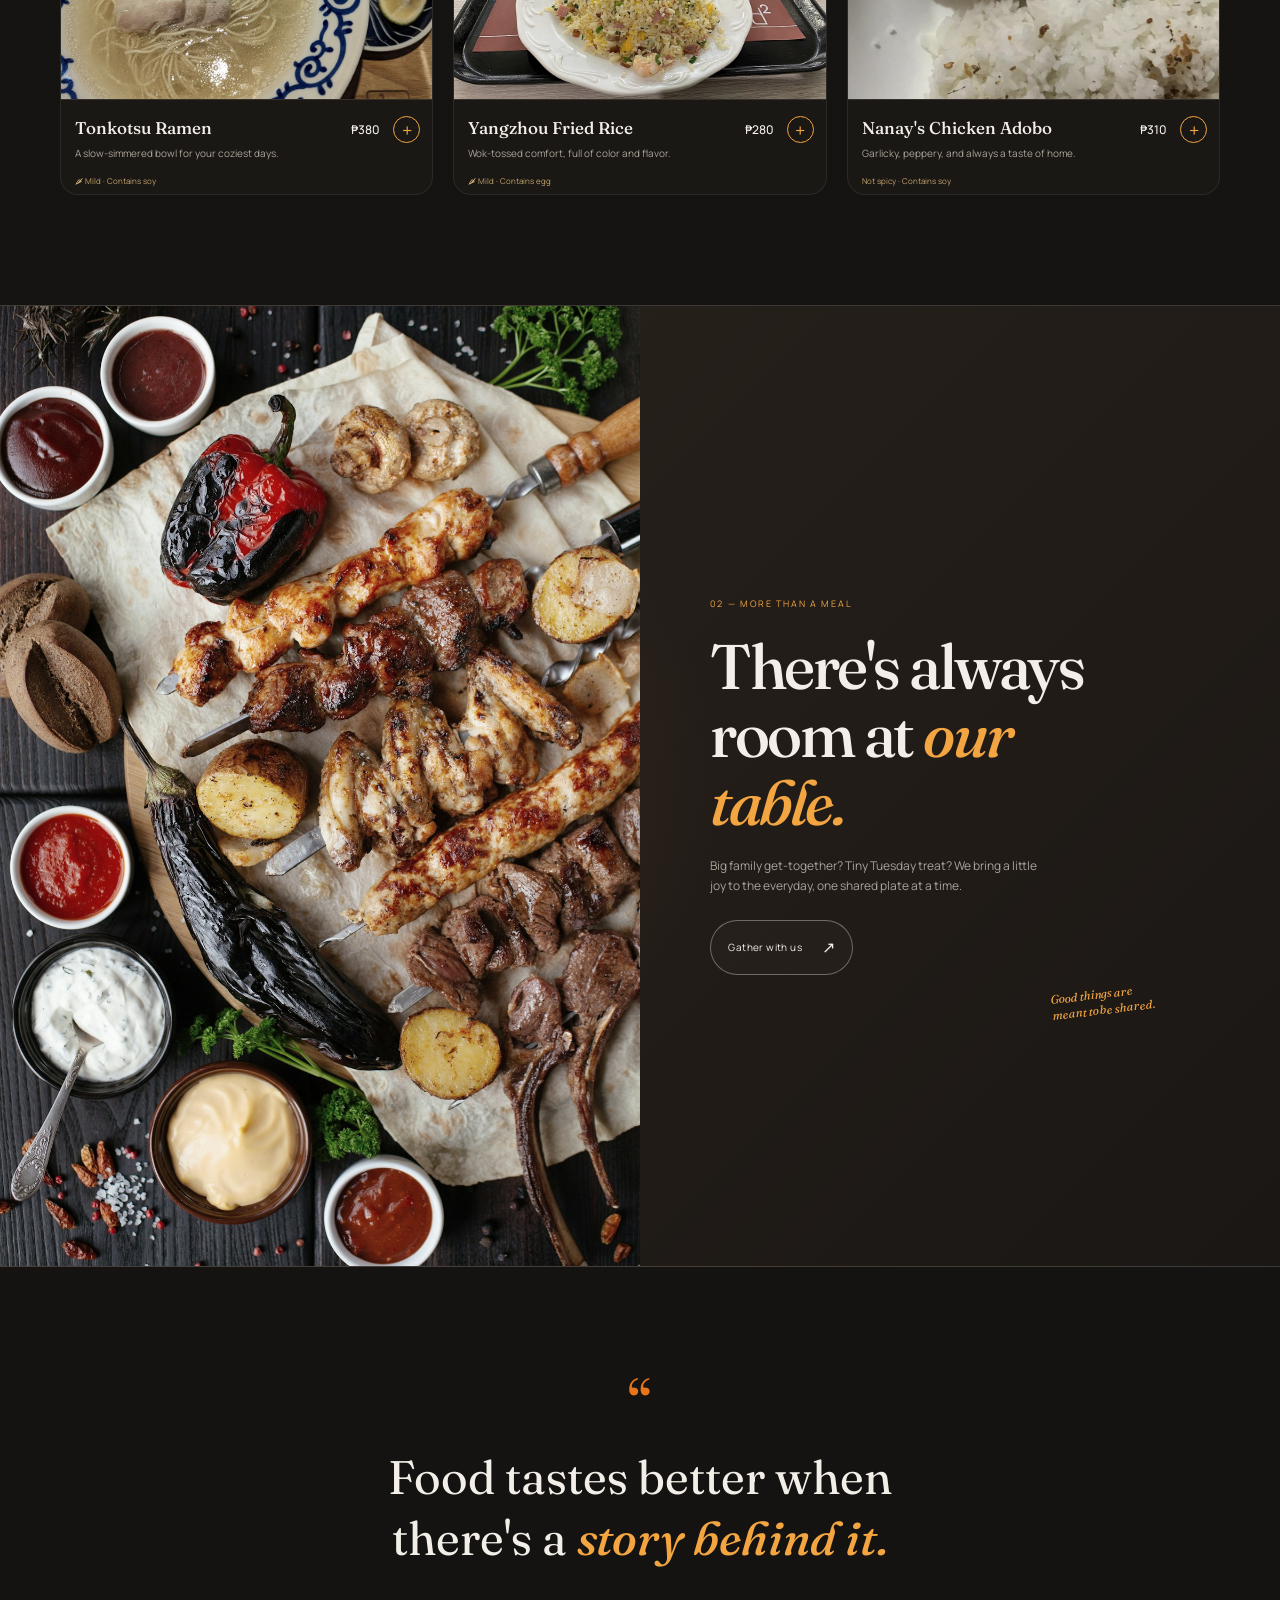
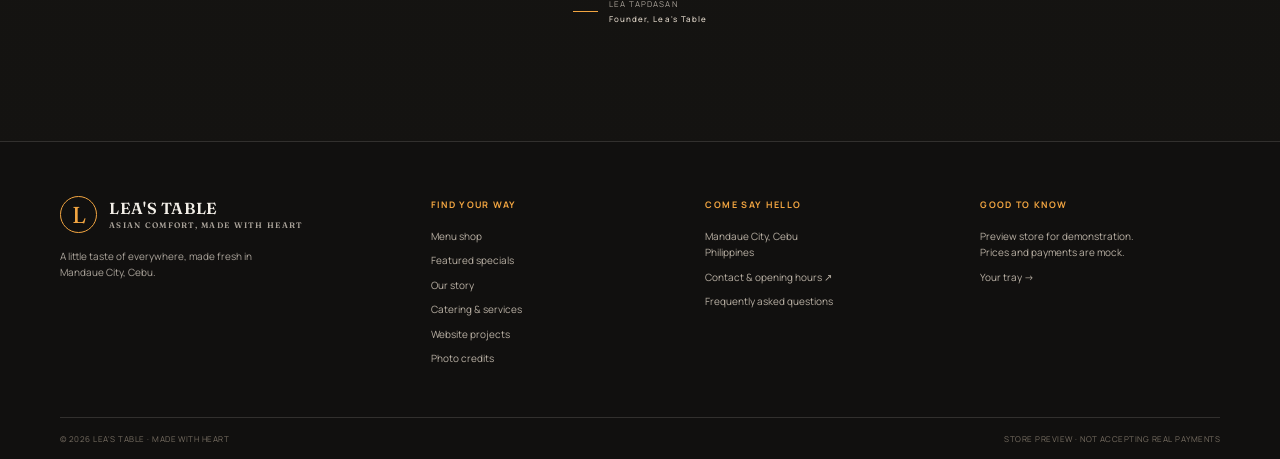
==== commit 44d011dc: "Update index.html" ====
--- a/index.html
+++ b/index.html
@@ -73,7 +73,7 @@
         <article class="food-card" data-cuisine="Japanese"><div class="food-image"><img src="salmon-maki.jpg" alt="Salmon-topped sushi rolls with rice and avocado"><span class="food-category">JAPANESE</span><span class="food-number">01</span></div><div class="food-info"><div><h3>Salmon Maki Set</h3><p>Salmon, avocado & a little wasabi kick.</p><span class="food-tags">🌶 Mild · Contains fish</span></div><div class="food-buy"><strong>₱320</strong><button class="add-button" type="button" data-add="Salmon Maki Set" data-price="320" aria-label="Add Salmon Maki Set to tray">+</button></div></div></article>
         <article class="food-card" data-cuisine="Japanese"><div class="food-image"><img src="tonkotsu-ramen.jpg" alt="Tonkotsu ramen with noodles and sliced pork"><span class="food-category">JAPANESE</span><span class="food-number">02</span></div><div class="food-info"><div><h3>Tonkotsu Ramen</h3><p>Slow-simmered broth, noodles, chashu.</p><span class="food-tags">🌶 Mild · Contains soy</span></div><div class="food-buy"><strong>₱380</strong><button class="add-button" type="button" data-add="Tonkotsu Ramen" data-price="380" aria-label="Add Tonkotsu Ramen to tray">+</button></div></div></article>
         <article class="food-card" data-cuisine="Japanese"><div class="food-image"><img src="chicken-katsu.jpg" alt="Breaded chicken katsu served with rice and sides"><span class="food-category">JAPANESE</span><span class="food-number">03</span></div><div class="food-info"><div><h3>Chicken Katsu</h3><p>Crisp panko chicken, rice & house sauce.</p><span class="food-tags">Not spicy · Contains gluten</span></div><div class="food-buy"><strong>₱295</strong><button class="add-button" type="button" data-add="Chicken Katsu" data-price="295" aria-label="Add Chicken Katsu to tray">+</button></div></div></article>
-        <article class="food-card" data-cuisine="Chinese"><div class="food-image"><img src="ipan-fried-dumplings.jpg" alt="Golden pan-fried dumplings with dipping sauce"><span class="food-category">CHINESE</span><span class="food-number">04</span></div><div class="food-info"><div><h3>Pan-Fried Dumplings</h3><p>Juicy pork dumplings, ginger soy dip.</p><span class="food-tags">🌶 Mild · Contains soy</span></div><div class="food-buy"><strong>₱260</strong><button class="add-button" type="button" data-add="Pan-Fried Dumplings" data-price="260" aria-label="Add Pan-Fried Dumplings to tray">+</button></div></div></article>
+        <article class="food-card" data-cuisine="Chinese"><div class="food-image"><img src="pan-fried-dumplings.jpg" alt="Golden pan-fried dumplings with dipping sauce"><span class="food-category">CHINESE</span><span class="food-number">04</span></div><div class="food-info"><div><h3>Pan-Fried Dumplings</h3><p>Juicy pork dumplings, ginger soy dip.</p><span class="food-tags">🌶 Mild · Contains soy</span></div><div class="food-buy"><strong>₱260</strong><button class="add-button" type="button" data-add="Pan-Fried Dumplings" data-price="260" aria-label="Add Pan-Fried Dumplings to tray">+</button></div></div></article>
         <article class="food-card" data-cuisine="Chinese"><div class="food-image"><img src="yangzhou-fried-rice.jpg" alt="Yangzhou fried rice with egg, shrimp, and ham"><span class="food-category">CHINESE</span><span class="food-number">05</span></div><div class="food-info"><div><h3>Yangzhou Fried Rice</h3><p>Wok-tossed rice, egg, shrimp & greens.</p><span class="food-tags">🌶 Mild · Contains egg</span></div><div class="food-buy"><strong>₱280</strong><button class="add-button" type="button" data-add="Yangzhou Fried Rice" data-price="280" aria-label="Add Yangzhou Fried Rice to tray">+</button></div></div></article>
         <article class="food-card" data-cuisine="Chinese"><div class="food-image"><img src="chow-mein.jpg" alt="Chow mein noodles with vegetables and chicken"><span class="food-category">CHINESE</span><span class="food-number">06</span></div><div class="food-info"><div><h3>Chow Mein</h3><p>Wok-charred noodles, crisp seasonal veg.</p><span class="food-tags">🌶 Medium · Contains gluten</span></div><div class="food-buy"><strong>₱290</strong><button class="add-button" type="button" data-add="Chow Mein" data-price="290" aria-label="Add Chow Mein to tray">+</button></div></div></article>
         <article class="food-card" data-cuisine="Filipino"><div class="food-image"><img src="chicken-adobo.jpg" alt="Filipino chicken adobo served with rice"><span class="food-category">FILIPINO</span><span class="food-number">07</span></div><div class="food-info"><div><h3>Nanay's Chicken Adobo</h3><p>Garlicky, peppery, just like home.</p><span class="food-tags">Not spicy · Contains soy</span></div><div class="food-buy"><strong>₱310</strong><button class="add-button" type="button" data-add="Nanay's Chicken Adobo" data-price="310" aria-label="Add Nanay's Chicken Adobo to tray">+</button></div></div></article>
